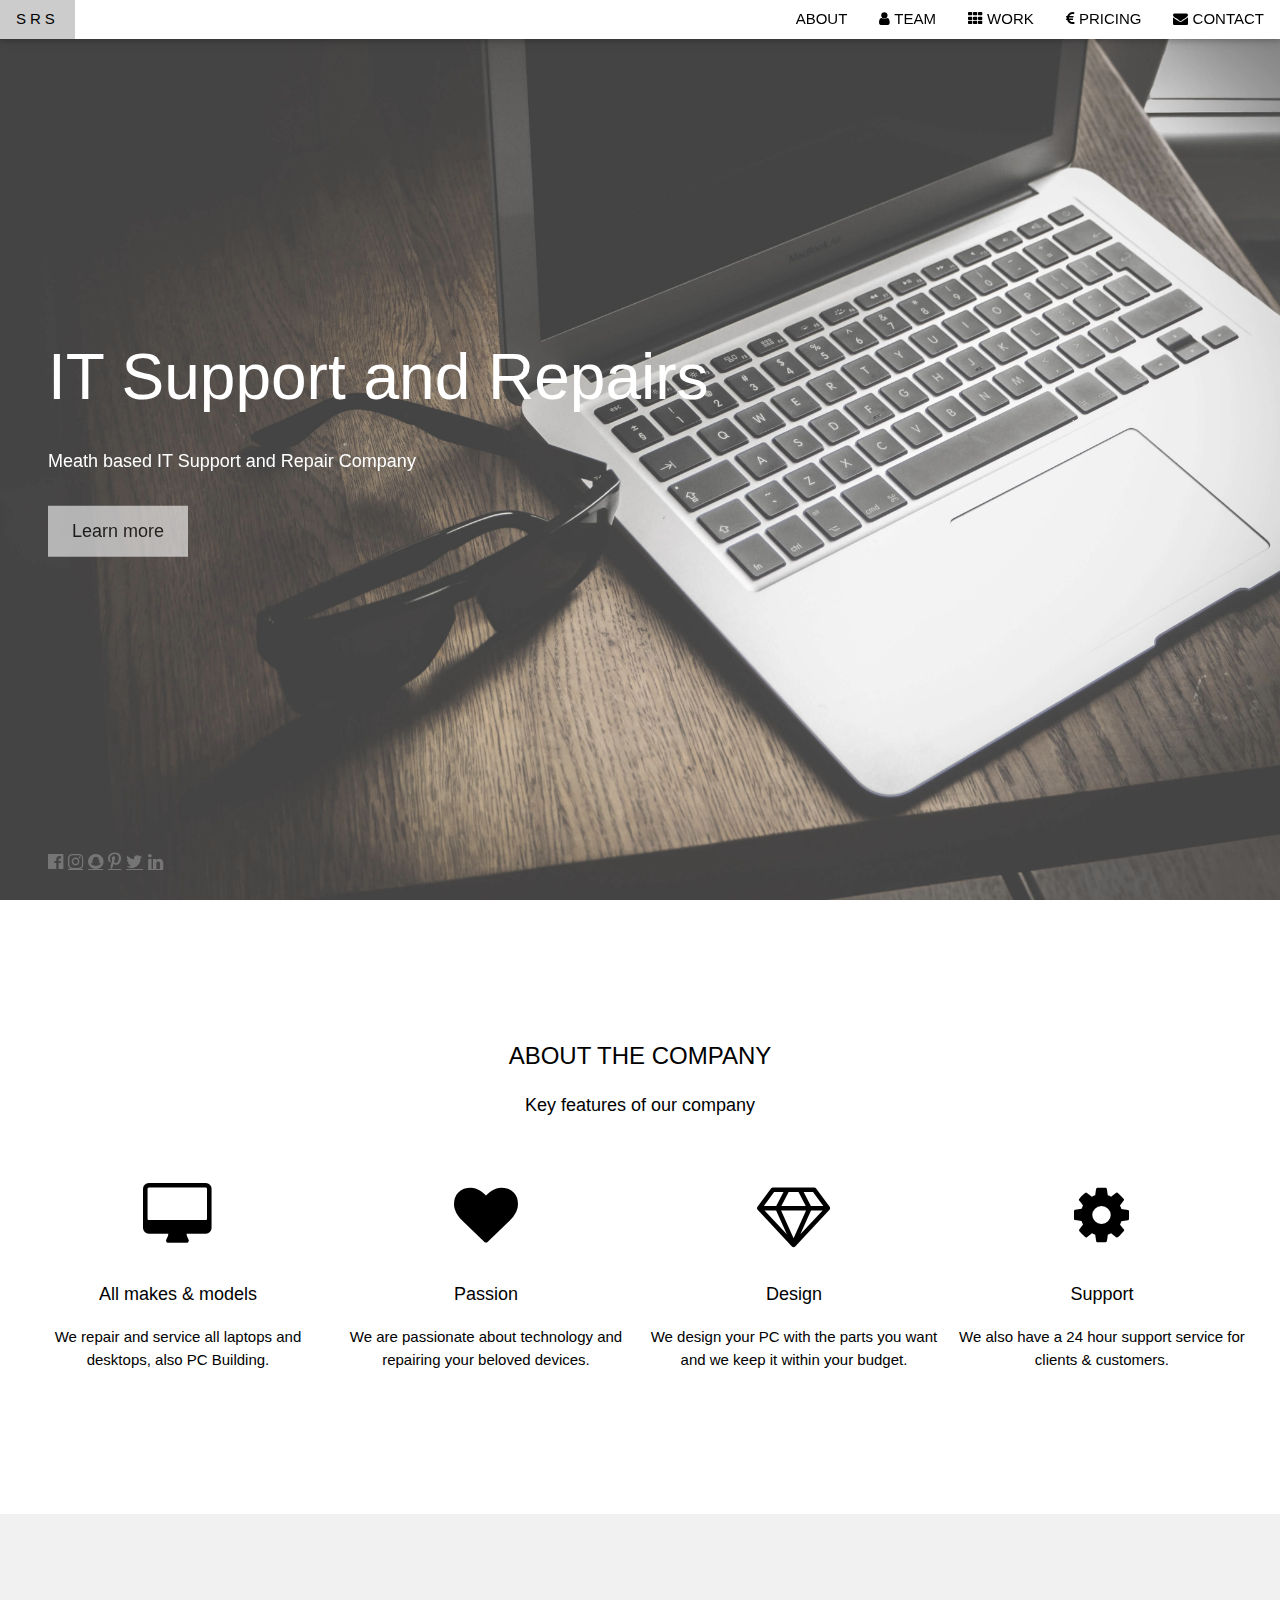
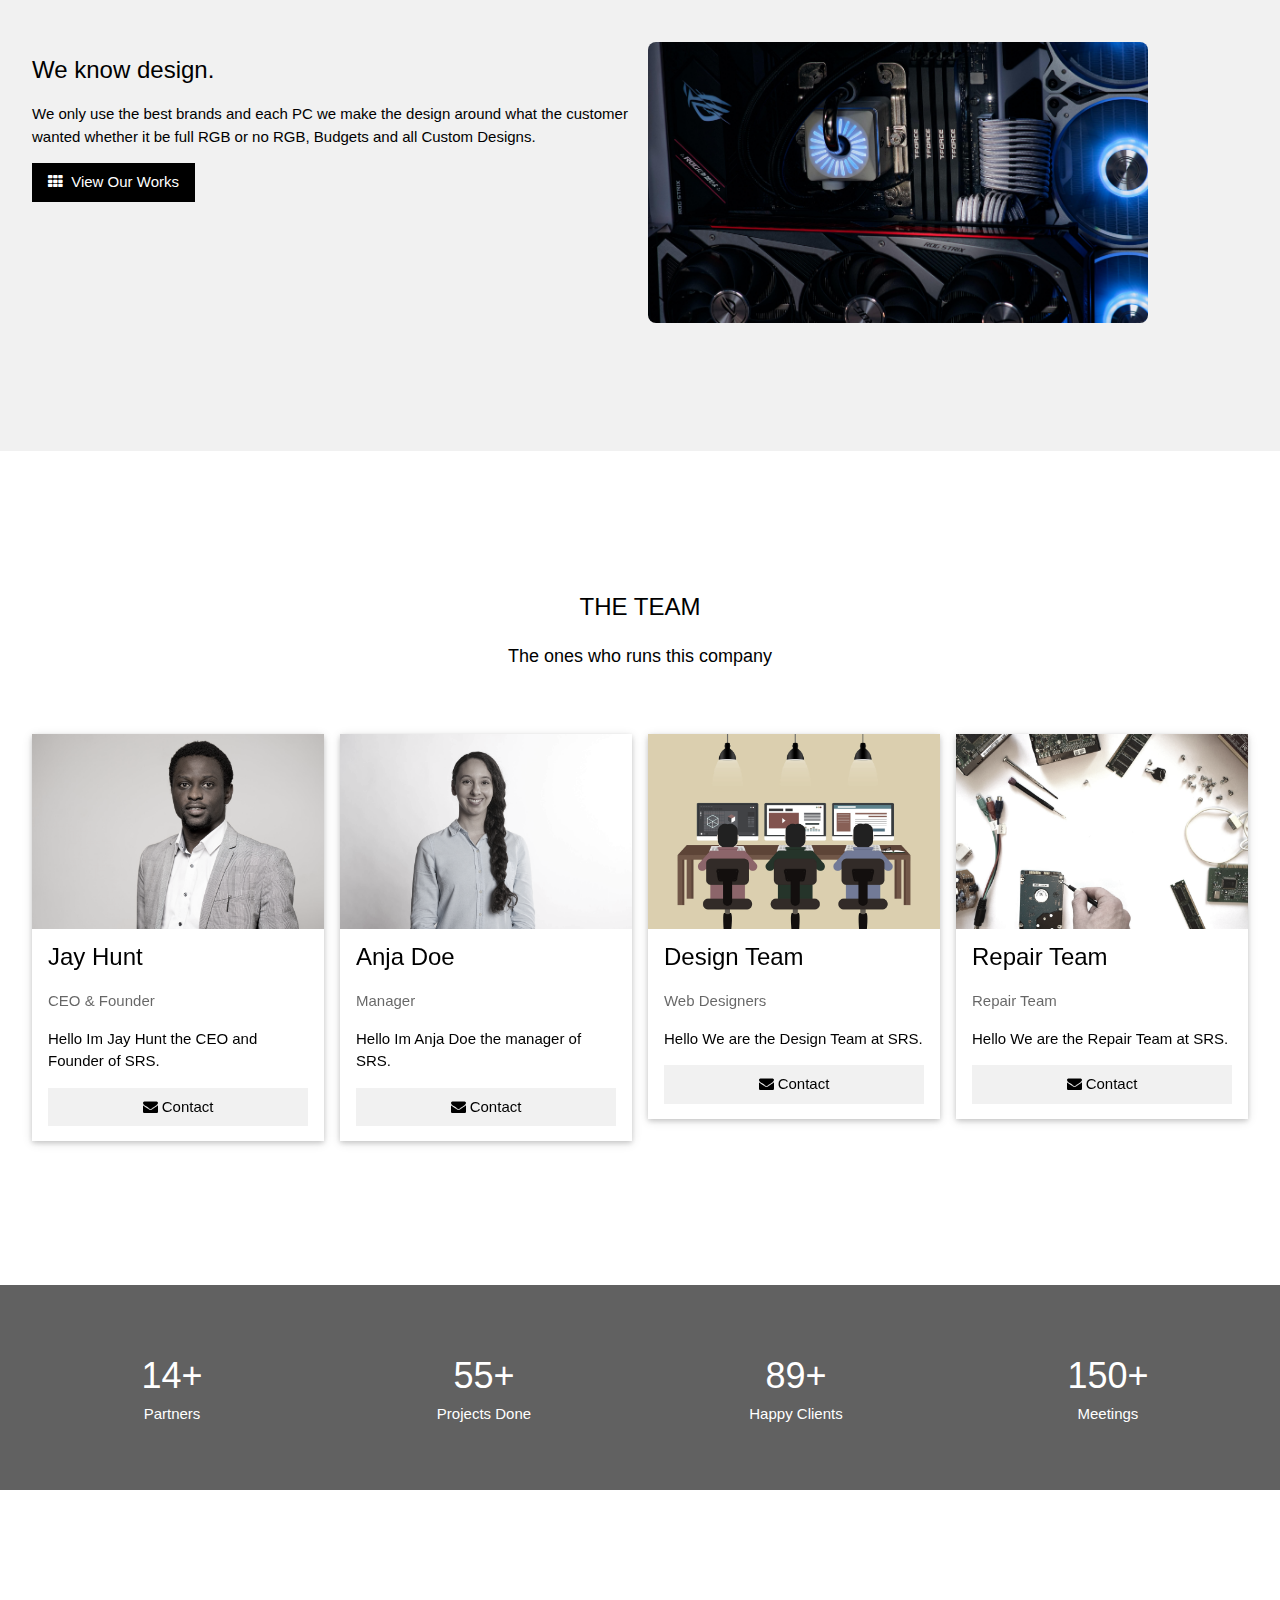
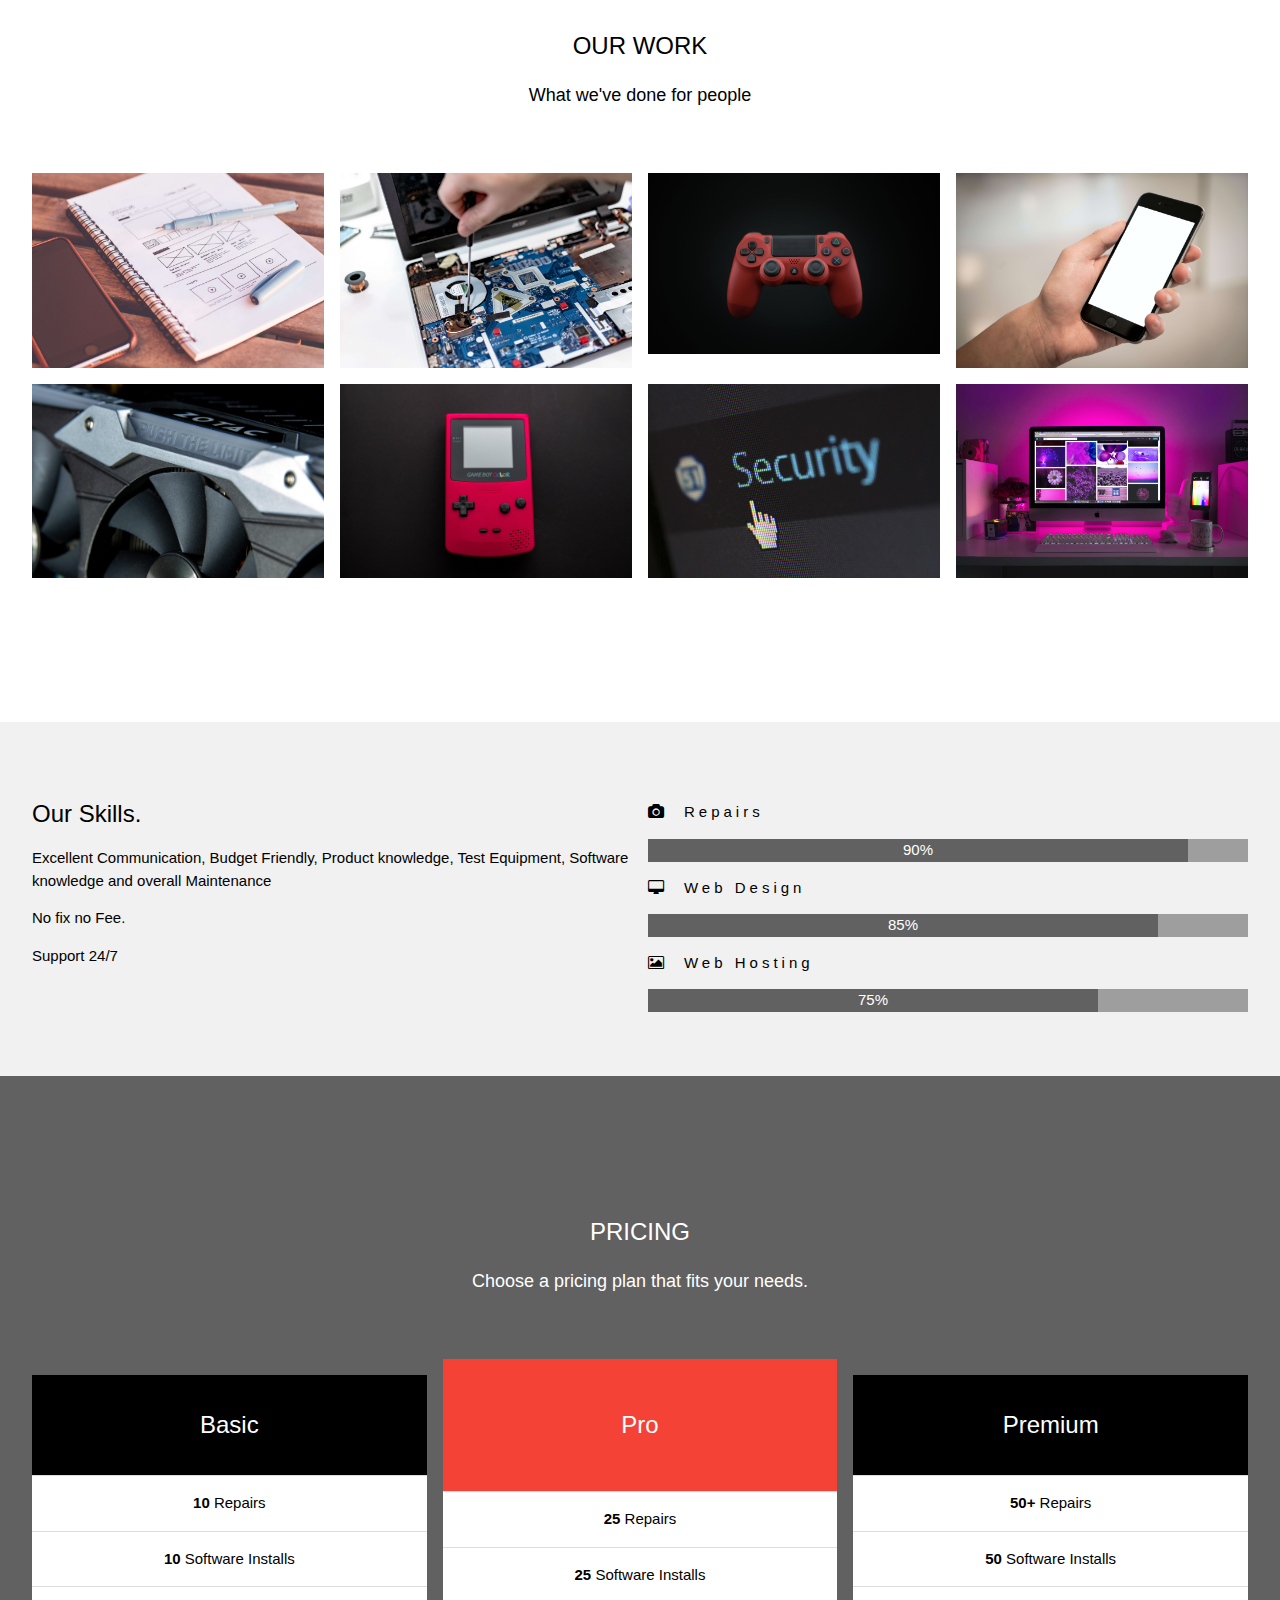
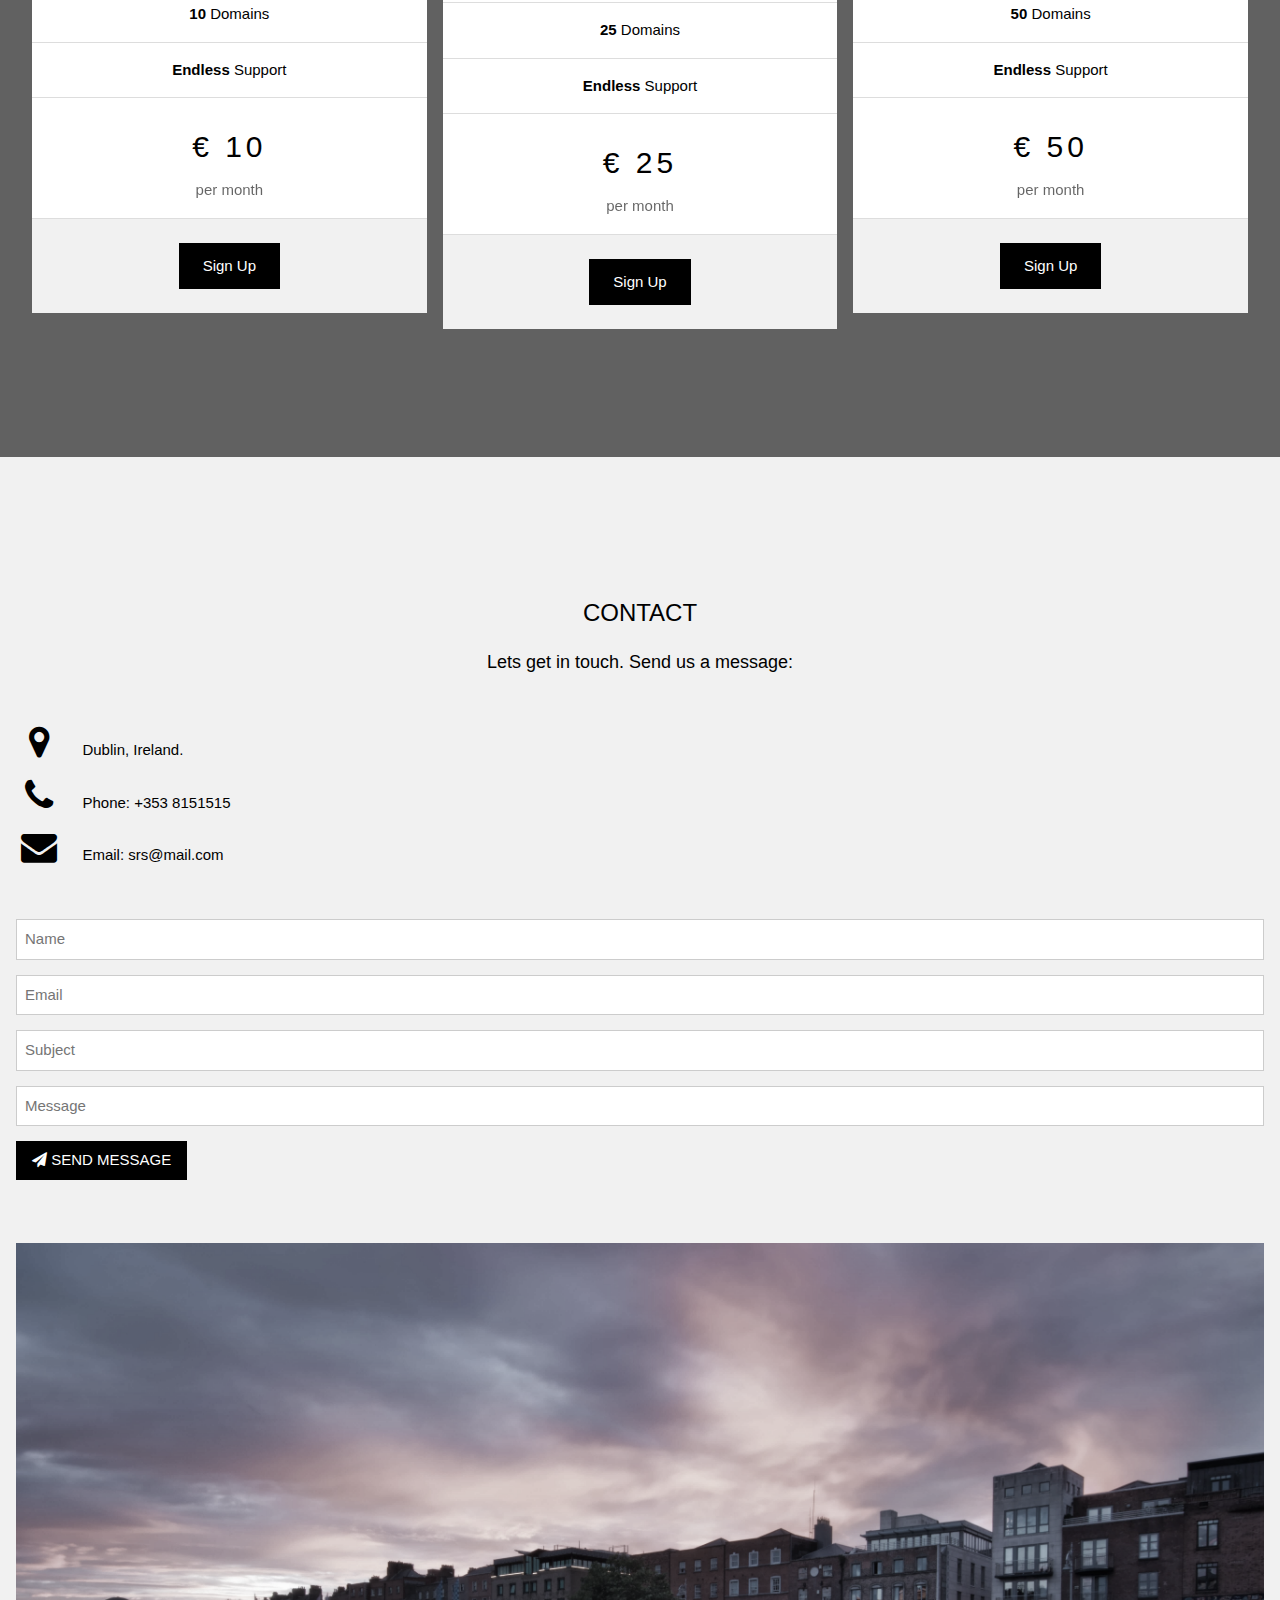
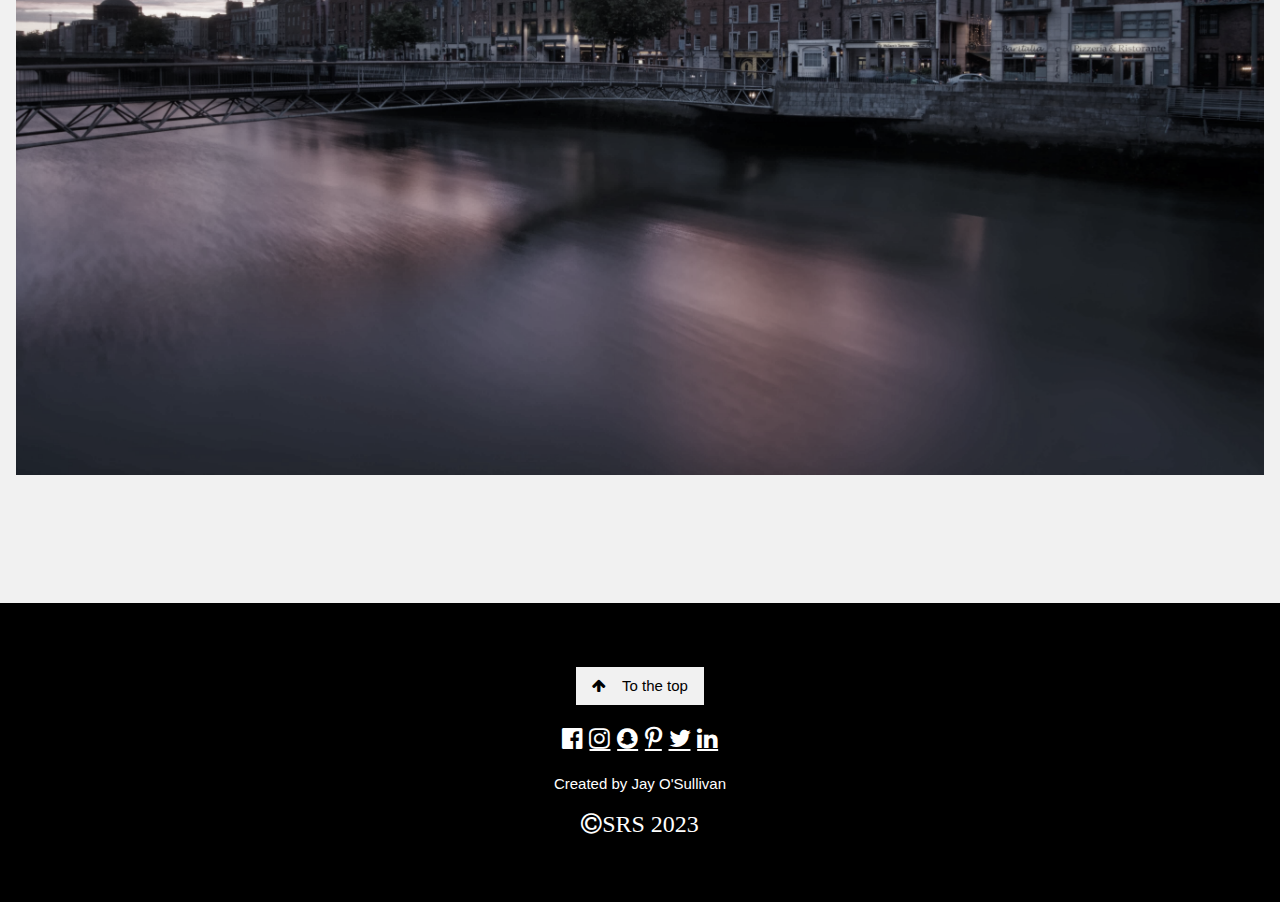
==== index.html @ 4303af4a "fixed error while testing" ====
<!DOCTYPE html>
<html lang="en">

<title>O'Sullivan's Repair Shop</title>
<meta charset="UTF-8">
<meta name="viewport" content="width=device-width, initial-scale=1">
<link rel="stylesheet" href="assets/css/style.css">
<link rel="stylesheet" href="https://www.w3schools.com/w3css/4/w3.css">
<link rel="stylesheet" href="https://fonts.googleapis.com/css?family=Raleway">
<link rel="stylesheet" href="https://cdnjs.cloudflare.com/ajax/libs/font-awesome/4.7.0/css/font-awesome.min.css">

<body>

    <!-- Navbar (sit on top) -->
    <div class="w3-top">
        <div class="w3-bar w3-white w3-card" id="myNavbar">
            <a href="#home" class="w3-bar-item w3-button w3-wide">SRS</a>
            <!-- Right-sided navbar links -->
            <div class="w3-right w3-hide-small">
                <a href="#about" class="w3-bar-item w3-button">ABOUT</a>
                <a href="#team" class="w3-bar-item w3-button"><i class="fa fa-user"></i> TEAM</a>
                <a href="#work" class="w3-bar-item w3-button"><i class="fa fa-th"></i> WORK</a>
                <a href="#pricing" class="w3-bar-item w3-button"><i class="fa fa-euro"></i> PRICING</a>
                <a href="#contact" class="w3-bar-item w3-button"><i class="fa fa-envelope"></i> CONTACT</a>
            </div>
            <!-- Hide right-floated links on small screens and replace them with a menu icon -->

            <a href="javascript:void(0)" class="w3-bar-item w3-button w3-right w3-hide-large w3-hide-medium"
                onclick="w3_open()">
                <i class="fa fa-bars"></i>
            </a>
        </div>
    </div>

    <!-- Sidebar on small screens when clicking the menu icon -->
    <nav class="w3-sidebar w3-bar-block w3-black w3-card w3-animate-left w3-hide-medium w3-hide-large"
        style="display:none" id="mySidebar">
        <a href="javascript:void(0)" onclick="w3_close()" class="w3-bar-item w3-button w3-large w3-padding-16">Close
            ×</a>
        <a href="#about" onclick="w3_close()" class="w3-bar-item w3-button">ABOUT</a>
        <a href="#team" onclick="w3_close()" class="w3-bar-item w3-button">TEAM</a>
        <a href="#work" onclick="w3_close()" class="w3-bar-item w3-button">WORK</a>
        <a href="#pricing" onclick="w3_close()" class="w3-bar-item w3-button">PRICING</a>
        <a href="#contact" onclick="w3_close()" class="w3-bar-item w3-button">CONTACT</a>
    </nav>

    <!-- Header with full-height image -->
    <header class="bgimg-1 w3-display-container w3-grayscale-min" id="home">
        <div class="w3-display-left w3-text-white" style="padding:48px">
            <span class="w3-jumbo w3-hide-small">IT Support and Repairs</span><br>
            <span class="w3-xxlarge w3-hide-large w3-hide-medium">IT Support and Repairs</span><br>
            <span class="w3-large">Meath based IT Support and Repair Company</span>
            <p><a href="#about"
                    class="w3-button w3-white w3-padding-large w3-large w3-margin-top w3-opacity w3-hover-opacity-off">Learn
                    more</a></p>
        </div>
        <div class="w3-display-bottomleft w3-text-grey w3-large" style="padding:24px 48px">
            <a href="https://www.facebook.com/"><i class="fa fa-facebook-official w3-hover-opacity"></i></a>
            <a href="https://www.instagram.com/" class="fa fa-instagram w3-hover-opacity"></a>
            <a href="https://www.snapchat.com/" class="fa fa-snapchat w3-hover-opacity"></a>
            <a href="https://www.pinterest.ie/" class="fa fa-pinterest-p w3-hover-opacity"></a>
            <a href="https://twitter.com/" class="fa fa-twitter w3-hover-opacity"></a>
            <a href="https://www.linkedin.com/" class="fa fa-linkedin w3-hover-opacity"></a>
        </div>
    </header>

    <!-- About Section -->
    <div class="w3-container" style="padding:128px 16px" id="about">
        <h3 class="w3-center">ABOUT THE COMPANY</h3>
        <p class="w3-center w3-large">Key features of our company</p>
        <div class="w3-row-padding w3-center" style="margin-top:64px">
            <div class="w3-quarter">
                <i class="fa fa-desktop w3-margin-bottom w3-jumbo w3-center"></i>
                <p class="w3-large">All makes & models</p>
                <p>We repair and service all laptops and desktops, also PC Building. </p>
            </div>
            <div class="w3-quarter">
                <i class="fa fa-heart w3-margin-bottom w3-jumbo"></i>
                <p class="w3-large">Passion</p>
                <p>We are passionate about technology and repairing your beloved devices.</p>
            </div>
            <div class="w3-quarter">
                <i class="fa fa-diamond w3-margin-bottom w3-jumbo"></i>
                <p class="w3-large">Design</p>
                <p>We design your PC with the parts you want and we keep it within your budget.</p>
            </div>
            <div class="w3-quarter">
                <i class="fa fa-cog w3-margin-bottom w3-jumbo"></i>
                <p class="w3-large">Support</p>
                <p>We also have a 24 hour support service for clients & customers.</p>
            </div>
        </div>
    </div>

    <!-- Promo Section - "We know design" -->
    <div class="w3-container w3-light-grey" style="padding:128px 16px">
        <div class="w3-row-padding">
            <div class="w3-col m6">
                <h3>We know design.</h3>
                <p>We only use the best brands and each PC we make the design around what the customer wanted whether it
                    be full RGB or no RGB, Budgets and all Custom Designs. </p>
                <p><a href="#work" class="w3-button w3-black"><i class="fa fa-th"> </i> View Our Works</a></p>
            </div>
            <div class="w3-col m6">
                <img class="w3-image w3-round-large" src="assets/images/hardware.jpg" alt="Hardware" width="500"
                    height="400">
            </div>
        </div>
    </div>

    <!-- Team Section -->
    <div class="w3-container" style="padding:128px 16px" id="team">
        <h3 class="w3-center">THE TEAM</h3>
        <p class="w3-center w3-large">The ones who runs this company</p>
        <div class="w3-row-padding w3-grayscale" style="margin-top:64px">
            <div class="w3-col l3 m6 w3-margin-bottom">
                <div class="w3-card">
                    <img src="assets/images/ceo.jpg" alt="John" style="width:100%">
                    <div class="w3-container">
                        <h3>Jay Hunt</h3>
                        <p class="w3-opacity">CEO & Founder</p>
                        <p>Hello Im Jay Hunt the CEO and Founder of SRS.</p>
                        <p><button onclick="window.location.href='#contact'" class="w3-button w3-light-grey w3-block"><i
                                    class="fa fa-envelope"></i>
                                Contact </button></p>
                    </div>
                </div>
            </div>
            <div class="w3-col l3 m6 w3-margin-bottom">
                <div class="w3-card">
                    <img src="assets/images/manager.jpg" alt="Jane" style="width:100%">
                    <div class="w3-container">
                        <h3>Anja Doe</h3>
                        <p class="w3-opacity">Manager</p>
                        <p>Hello Im Anja Doe the manager of SRS.</p>
                        <p><button onclick="window.location.href='#contact'" class="w3-button w3-light-grey w3-block"><i
                                    class="fa fa-envelope"></i>
                                Contact </button></p>
                    </div>
                </div>
            </div>
            <div class="w3-col l3 m6 w3-margin-bottom">
                <div class="w3-card">
                    <img src="assets/images/design-team.jpg" alt="design-team" style="width:100%">
                    <div class="w3-container">
                        <h3>Design Team</h3>
                        <p class="w3-opacity">Web Designers</p>
                        <p>Hello We are the Design Team at SRS.</p>
                        <p><button onclick="window.location.href='#contact'" class="w3-button w3-light-grey w3-block"><i
                                    class="fa fa-envelope"></i>
                                Contact </button></p>
                    </div>
                </div>
            </div>
            <div class="w3-col l3 m6 w3-margin-bottom">
                <div class="w3-card">
                    <img src="assets/images/hardware-repair.jpg" alt="Repair" style="width:100%">
                    <div class="w3-container">
                        <h3>Repair Team</h3>
                        <p class="w3-opacity">Repair Team</p>
                        <p>Hello We are the Repair Team at SRS.</p>
                        <p><button onclick="window.location.href='#contact'" class="w3-button w3-light-grey w3-block"><i
                                    class="fa fa-envelope"></i>
                                Contact </button></p>
                    </div>
                </div>
            </div>
        </div>
    </div>

    <!-- Promo Section "Statistics" -->
    <div class="w3-container w3-row w3-center w3-dark-grey w3-padding-64">
        <div class="w3-quarter">
            <span class="w3-xxlarge">14+</span>
            <br>Partners
        </div>
        <div class="w3-quarter">
            <span class="w3-xxlarge">55+</span>
            <br>Projects Done
        </div>
        <div class="w3-quarter">
            <span class="w3-xxlarge">89+</span>
            <br>Happy Clients
        </div>
        <div class="w3-quarter">
            <span class="w3-xxlarge">150+</span>
            <br>Meetings
        </div>
    </div>

    <!-- Work Section -->
    <div class="w3-container" style="padding:128px 16px" id="work">
        <h3 class="w3-center">OUR WORK</h3>
        <p class="w3-center w3-large">What we've done for people</p>

        <div class="w3-row-padding" style="margin-top:64px">
            <div class="w3-col l3 m6">
                <img src="assets/images/web-design.jpg" style="width:100%" onclick="onClick(this)"
                    class="w3-hover-opacity" alt="Website Design">
            </div>
            <div class="w3-col l3 m6">
                <img src="assets/images/laptop-repair.jpg" style="width:100%" onclick="onClick(this)"
                    class="w3-hover-opacity" alt="Laptop Repair">
            </div>
            <div class="w3-col l3 m6">
                <img src="assets/images/ps4-controller.jpg" style="width:100%" onclick="onClick(this)"
                    class="w3-hover-opacity" alt="PS4 Controller">
            </div>
            <div class="w3-col l3 m6">
                <img src="assets/images/phone.jpg" style="width:100%" onclick="onClick(this)" class="w3-hover-opacity"
                    alt="Phone Repair">
            </div>
        </div>

        <div class="w3-row-padding w3-section">
            <div class="w3-col l3 m6">
                <img src="assets/images/graphics-card.jpg" style="width:100%" onclick="onClick(this)"
                    class="w3-hover-opacity" alt="PC Build">
            </div>
            <div class="w3-col l3 m6">
                <img src="assets/images/gameboy.jpg" style="width:100%" onclick="onClick(this)" class="w3-hover-opacity"
                    alt="A camera">
            </div>
            <div class="w3-col l3 m6">
                <img src="assets/images/antivirus.jpg" style="width:100%" onclick="onClick(this)"
                    class="w3-hover-opacity" alt="Antivirus">
            </div>
            <div class="w3-col l3 m6">
                <img src="assets/images/gaming-setup.jpg" style="width:100%" onclick="onClick(this)"
                    class="w3-hover-opacity" alt="Gaming setup">
            </div>
        </div>
    </div>


    <!-- Skills Section -->
    <div class="w3-container w3-light-grey w3-padding-64">
        <div class="w3-row-padding">
            <div class="w3-col m6">
                <h3>Our Skills.</h3>
                <p>Excellent Communication, Budget Friendly, Product knowledge, Test Equipment, Software knowledge and
                    overall Maintenance</p>
                <p>No fix no Fee.</p>
                <p>Support 24/7 </p>
            </div>
            <div class="w3-col m6">
                <p class="w3-wide"><i class="fa fa-camera w3-margin-right"></i>Repairs</p>
                <div class="w3-grey">
                    <div class="w3-container w3-dark-grey w3-center" style="width:90%">90%</div>
                </div>
                <p class="w3-wide"><i class="fa fa-desktop w3-margin-right"></i>Web Design</p>
                <div class="w3-grey">
                    <div class="w3-container w3-dark-grey w3-center" style="width:85%">85%</div>
                </div>
                <p class="w3-wide"><i class="fa fa-photo w3-margin-right"></i>Web Hosting</p>
                <div class="w3-grey">
                    <div class="w3-container w3-dark-grey w3-center" style="width:75%">75%</div>
                </div>
            </div>
        </div>
    </div>

    <!-- Pricing Section -->
    <div class="w3-container w3-center w3-dark-grey" style="padding:128px 16px" id="pricing">
        <h3>PRICING</h3>
        <p class="w3-large">Choose a pricing plan that fits your needs.</p>
        <div class="w3-row-padding" style="margin-top:64px">
            <div class="w3-third w3-section">
                <ul class="w3-ul w3-white w3-hover-shadow">
                    <li class="w3-black w3-xlarge w3-padding-32">Basic</li>
                    <li class="w3-padding-16"><b>10</b> Repairs</li>
                    <li class="w3-padding-16"><b>10</b> Software Installs</li>
                    <li class="w3-padding-16"><b>10</b> Domains</li>
                    <li class="w3-padding-16"><b>Endless</b> Support</li>
                    <li class="w3-padding-16">
                        <h2 class="w3-wide">€ 10</h2>
                        <span class="w3-opacity">per month</span>
                    </li>
                    <li class="w3-light-grey w3-padding-24">
                        <button class="w3-button w3-black w3-padding-large">Sign Up</button>
                    </li>
                </ul>
            </div>
            <div class="w3-third">
                <ul class="w3-ul w3-white w3-hover-shadow">
                    <li class="w3-red w3-xlarge w3-padding-48">Pro</li>
                    <li class="w3-padding-16"><b>25</b> Repairs</li>
                    <li class="w3-padding-16"><b>25</b> Software Installs</li>
                    <li class="w3-padding-16"><b>25</b> Domains</li>
                    <li class="w3-padding-16"><b>Endless</b> Support</li>
                    <li class="w3-padding-16">
                        <h2 class="w3-wide">€ 25</h2>
                        <span class="w3-opacity">per month</span>
                    </li>
                    <li class="w3-light-grey w3-padding-24">
                        <button class="w3-button w3-black w3-padding-large">Sign Up</button>
                    </li>
                </ul>
            </div>
            <div class="w3-third w3-section">
                <ul class="w3-ul w3-white w3-hover-shadow">
                    <li class="w3-black w3-xlarge w3-padding-32">Premium</li>
                    <li class="w3-padding-16"><b>50+</b> Repairs</li>
                    <li class="w3-padding-16"><b>50</b> Software Installs</li>
                    <li class="w3-padding-16"><b>50</b> Domains</li>
                    <li class="w3-padding-16"><b>Endless</b> Support</li>
                    <li class="w3-padding-16">
                        <h2 class="w3-wide">€ 50</h2>
                        <span class="w3-opacity">per month</span>
                    </li>
                    <li class="w3-light-grey w3-padding-24">
                        <button class="w3-button w3-black w3-padding-large">Sign Up</button>
                    </li>
                </ul>
            </div>
        </div>
    </div>

    <!-- Contact Section -->
    <div class="w3-container w3-light-grey" style="padding:128px 16px" id="contact">
        <h3 class="w3-center">CONTACT</h3>
        <p class="w3-center w3-large">Lets get in touch. Send us a message:</p>
        <div style="margin-top:48px">
            <p><i class="fa fa-map-marker fa-fw w3-xxlarge w3-margin-right"></i> Dublin, Ireland.</p>
            <p><i class="fa fa-phone fa-fw w3-xxlarge w3-margin-right"></i> Phone: +353 8151515</p>
            <p><i class="fa fa-envelope fa-fw w3-xxlarge w3-margin-right"> </i> Email: srs@mail.com</p>
            <br>
            <form action="/action_page.php" target="_blank">
                <p><input class="w3-input w3-border" type="text" placeholder="Name" required name="Name"></p>
                <p><input class="w3-input w3-border" type="text" placeholder="Email" required name="Email"></p>
                <p><input class="w3-input w3-border" type="text" placeholder="Subject" required name="Subject"></p>
                <p><input class="w3-input w3-border" type="text" placeholder="Message" required name="Message"></p>
                <p>
                    <button class="w3-button w3-black" type="submit">
                        <i class="fa fa-paper-plane"></i> SEND MESSAGE
                    </button>
                </p>
            </form>
            <!-- Image of location/map -->
            <img src="assets/images/dublin.jpg" class="w3-image w3-greyscale" style="width:100%;margin-top:48px"
                alt="Dublin">
        </div>
    </div>

    <!-- Footer -->
    <footer class="w3-center w3-black w3-padding-64">
        <a href="#home" class="w3-button w3-light-grey"><i class="fa fa-arrow-up w3-margin-right"></i>To the top</a>
        <div class="w3-xlarge w3-section">
            <a href="https://www.facebook.com/"><i class="fa fa-facebook-official w3-hover-opacity"></i></a>
            <a href="https://www.instagram.com/" class="fa fa-instagram w3-hover-opacity"></a>
            <a href="https://www.snapchat.com/" class="fa fa-snapchat w3-hover-opacity"></a>
            <a href="https://www.pinterest.ie/" class="fa fa-pinterest-p w3-hover-opacity"></a>
            <a href="https://twitter.com/" class="fa fa-twitter w3-hover-opacity"></a>
            <a href="https://www.linkedin.com/" class="fa fa-linkedin w3-hover-opacity"></a>
        </div>
        <p>Created by Jay O'Sullivan</p>
        <i class="fa fa-copyright" style="font-size:24px">SRS 2023</i>
    </footer>

    <script src="assets/js/script.js">
    </script>

</body>

</html>
---- assets/css/style.css ----
body,
 h1,
 h2,
 h3,
 h4,
 h5,
 h6 {
     font-family: "Raleway", sans-serif
 }

 body,
 html {
     height: 100%;
     line-height: 1.8;
 }

 /* Full height image header */
 .bgimg-1 {
     background-position: center;
     background-size: cover;
     background-image: url("../images/background-image.jpg");
     min-height: 100%;
 }

 .w3-bar .w3-button {
     padding: 16px;
 }
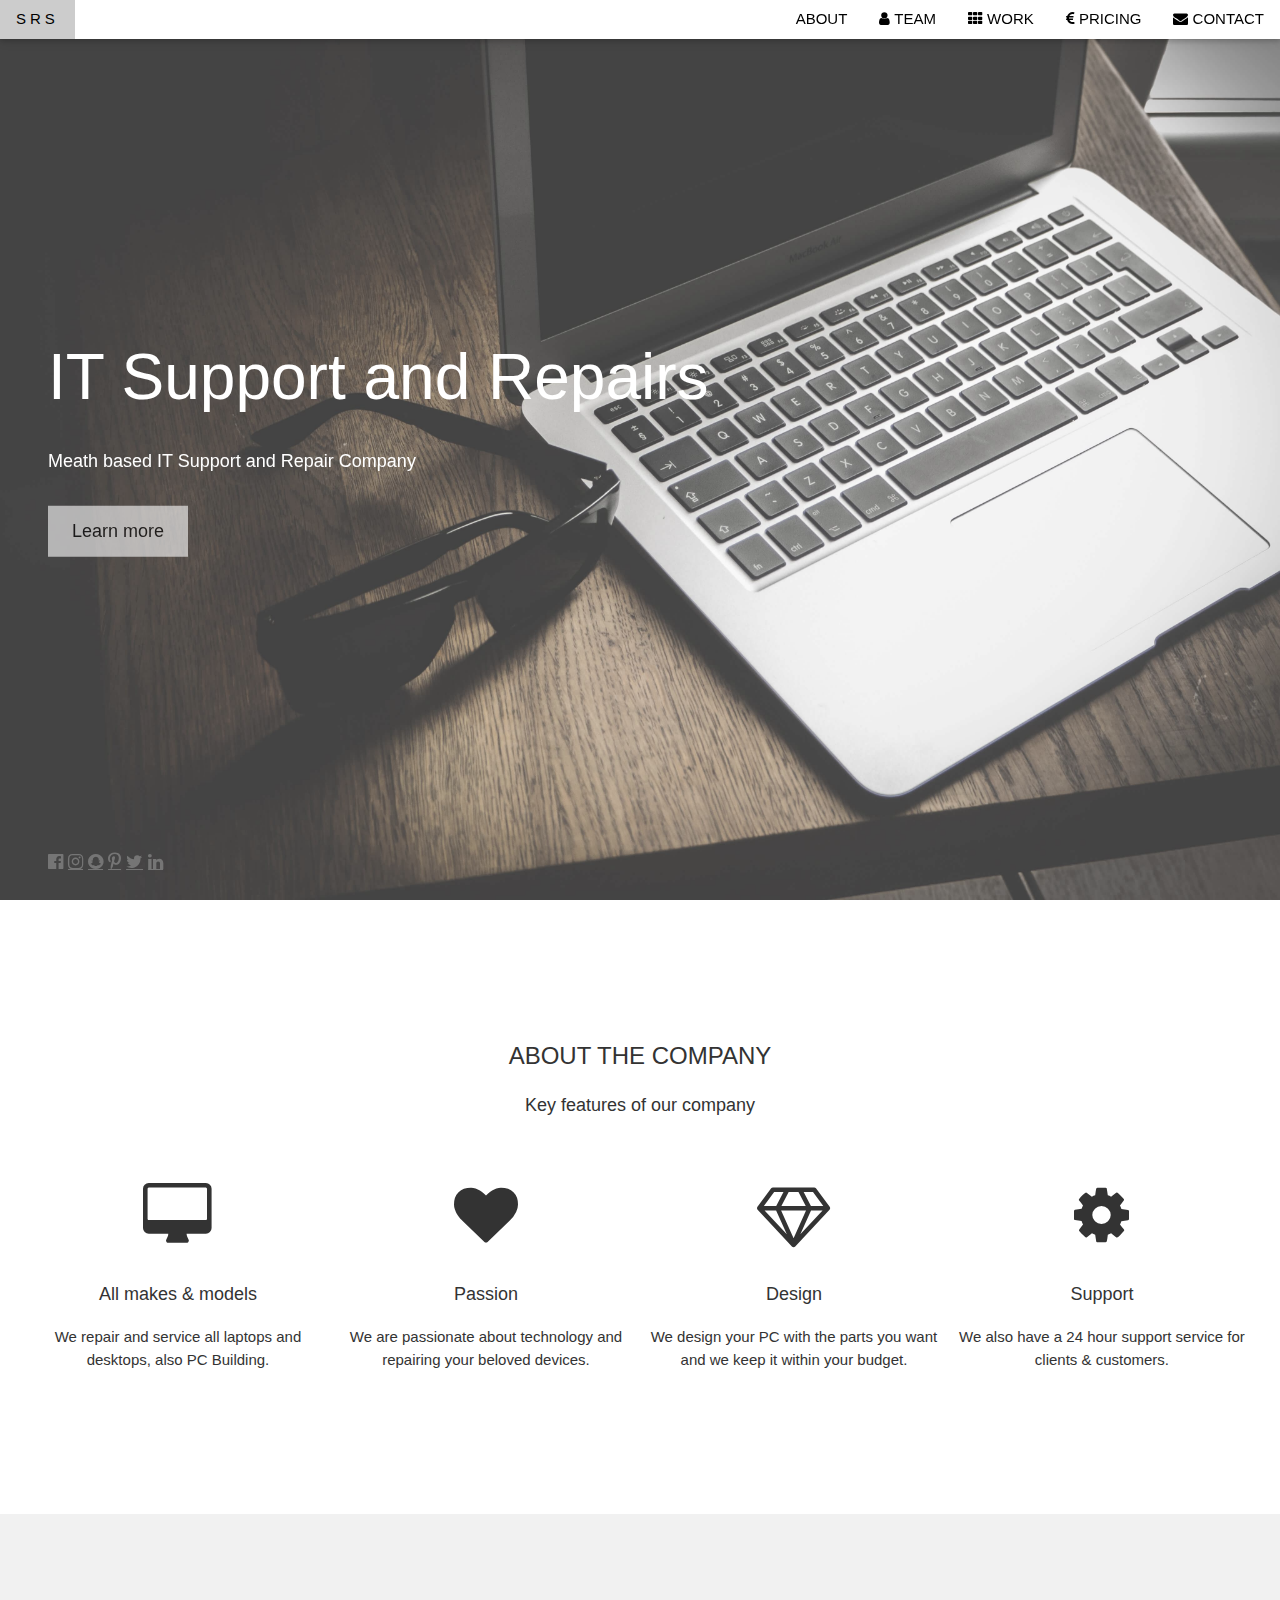
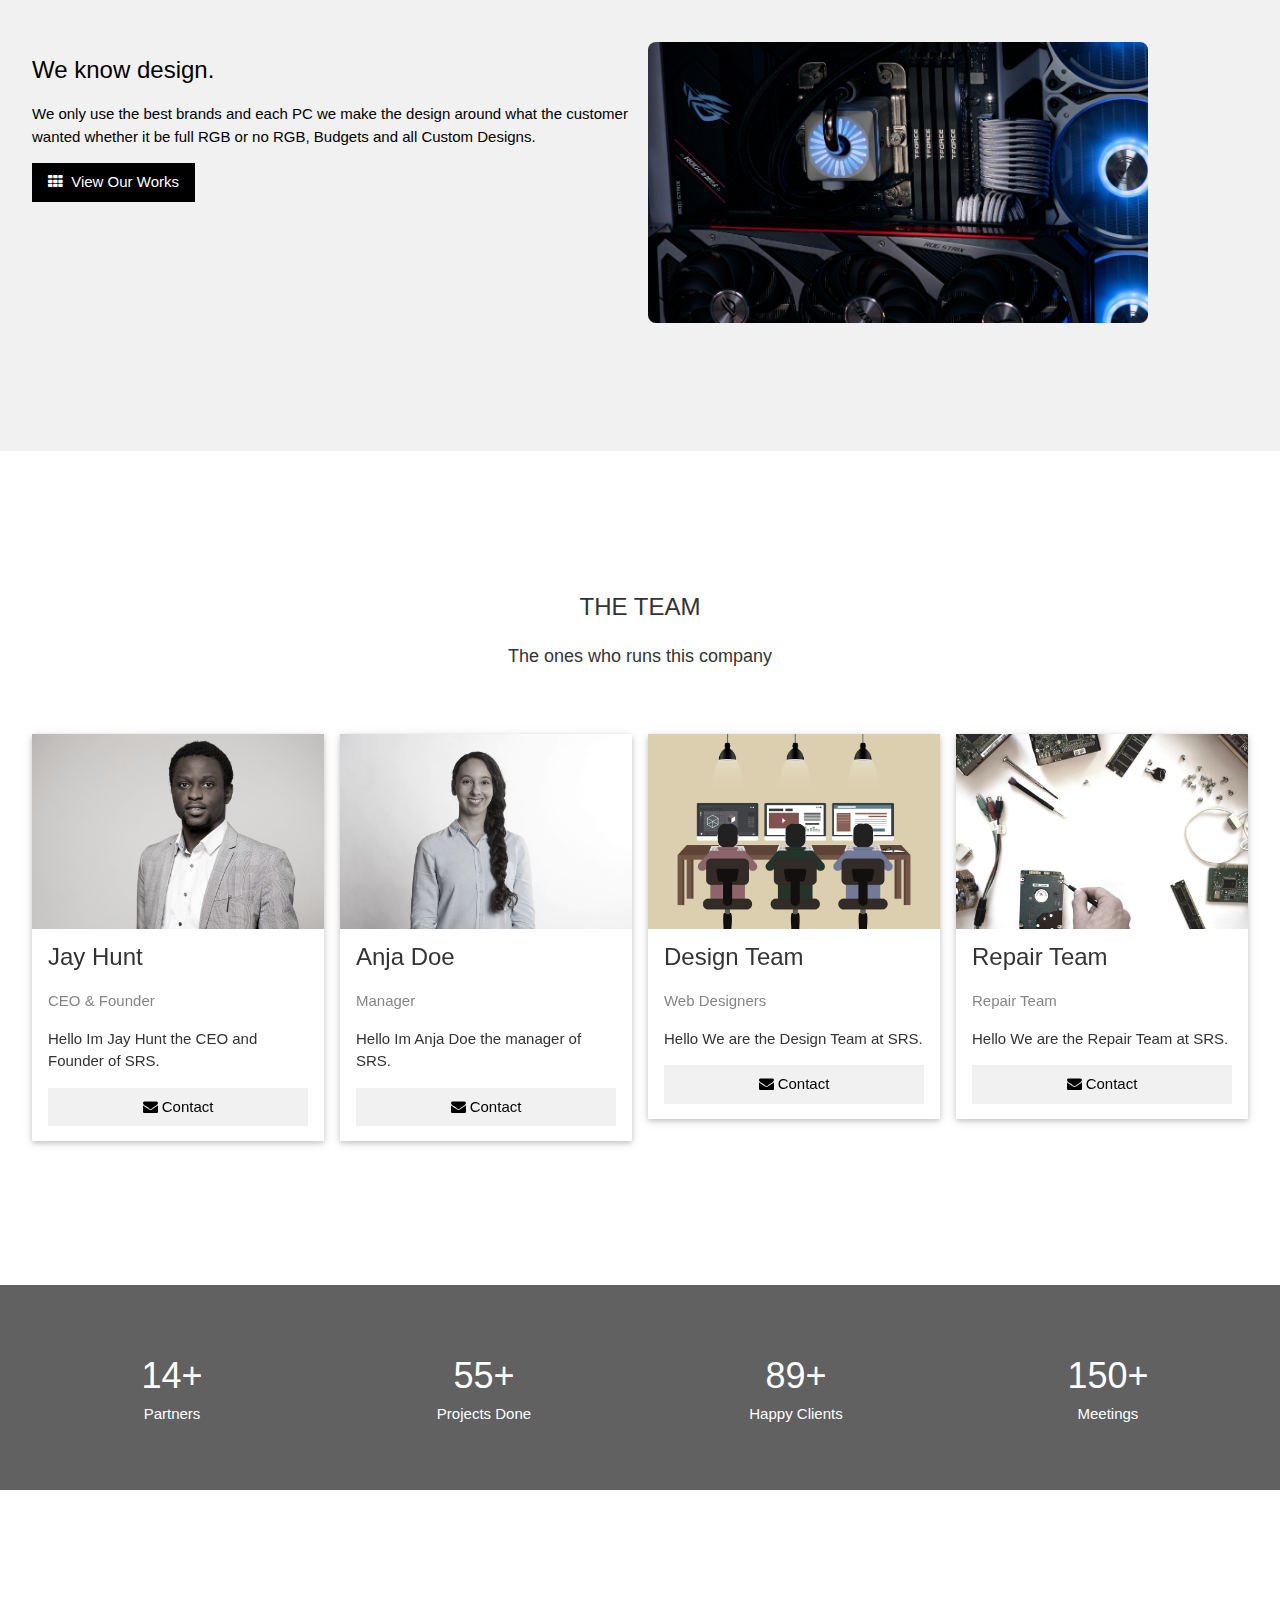
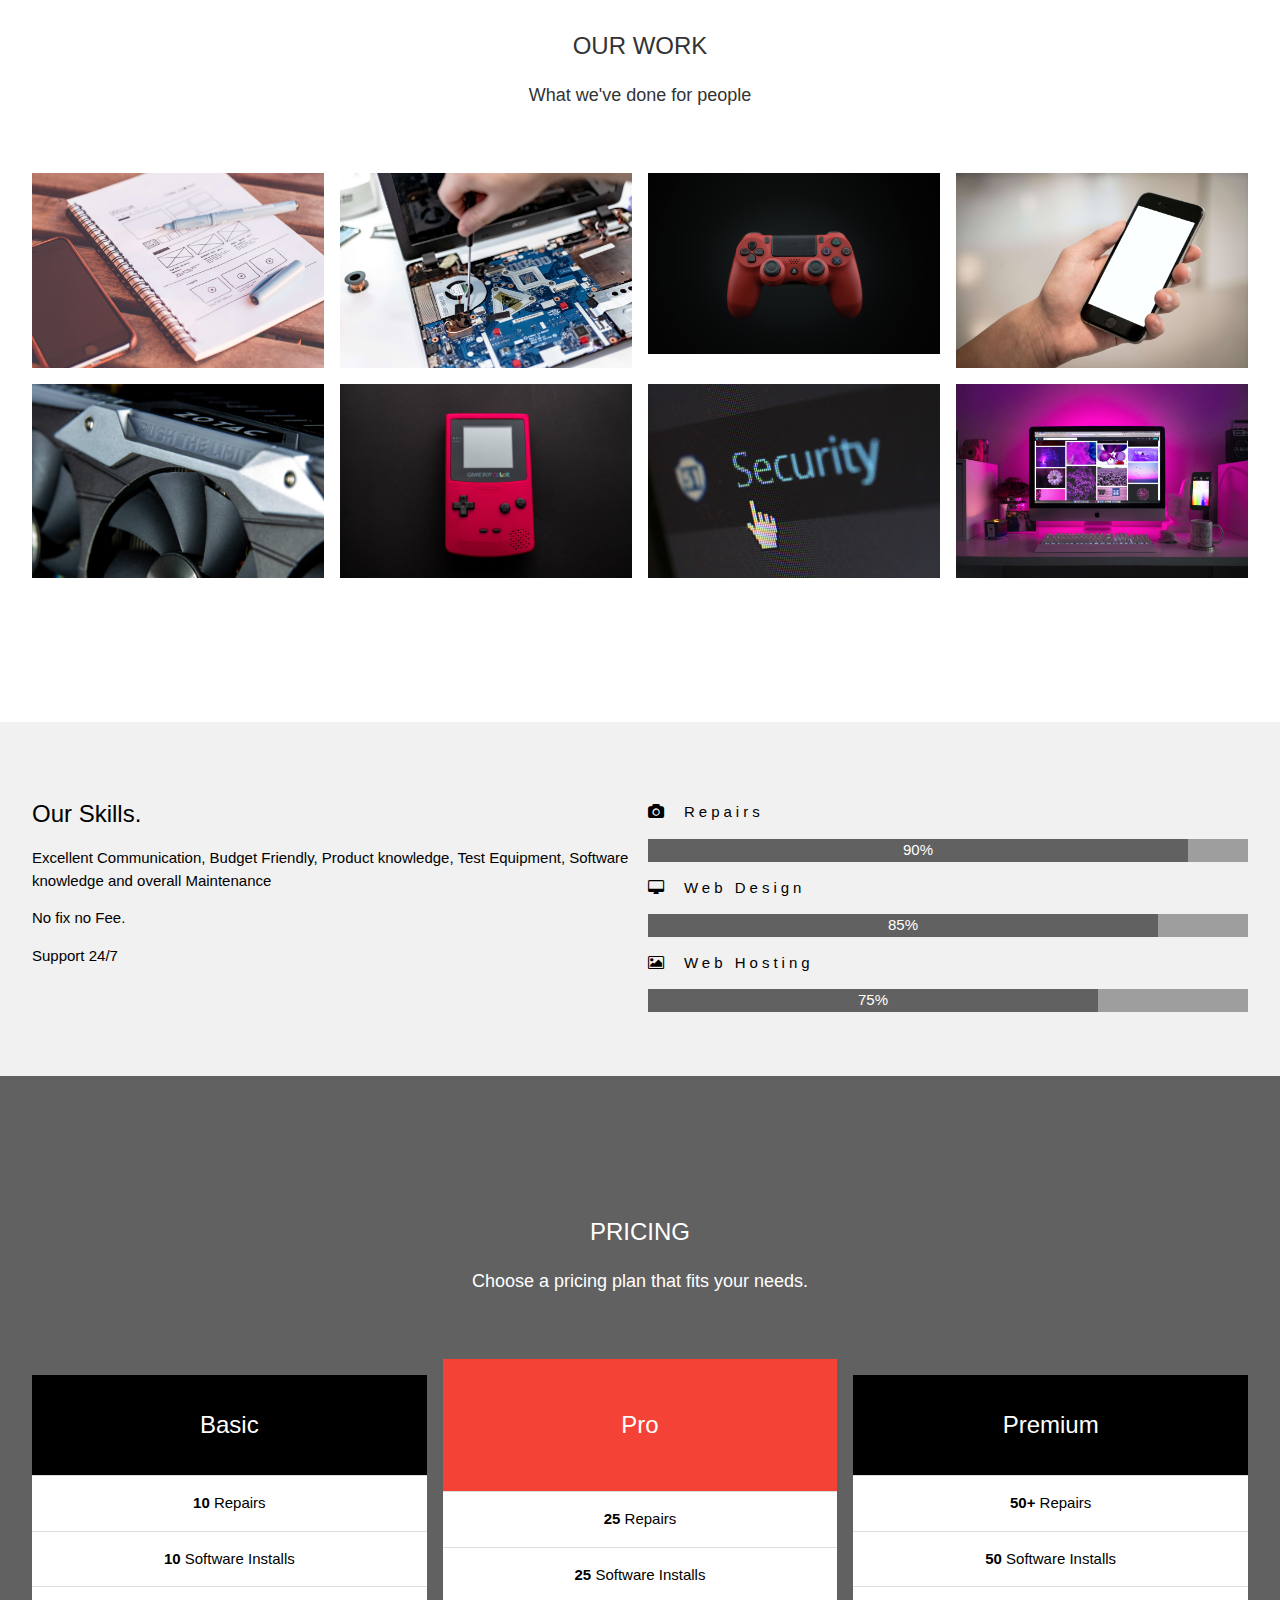
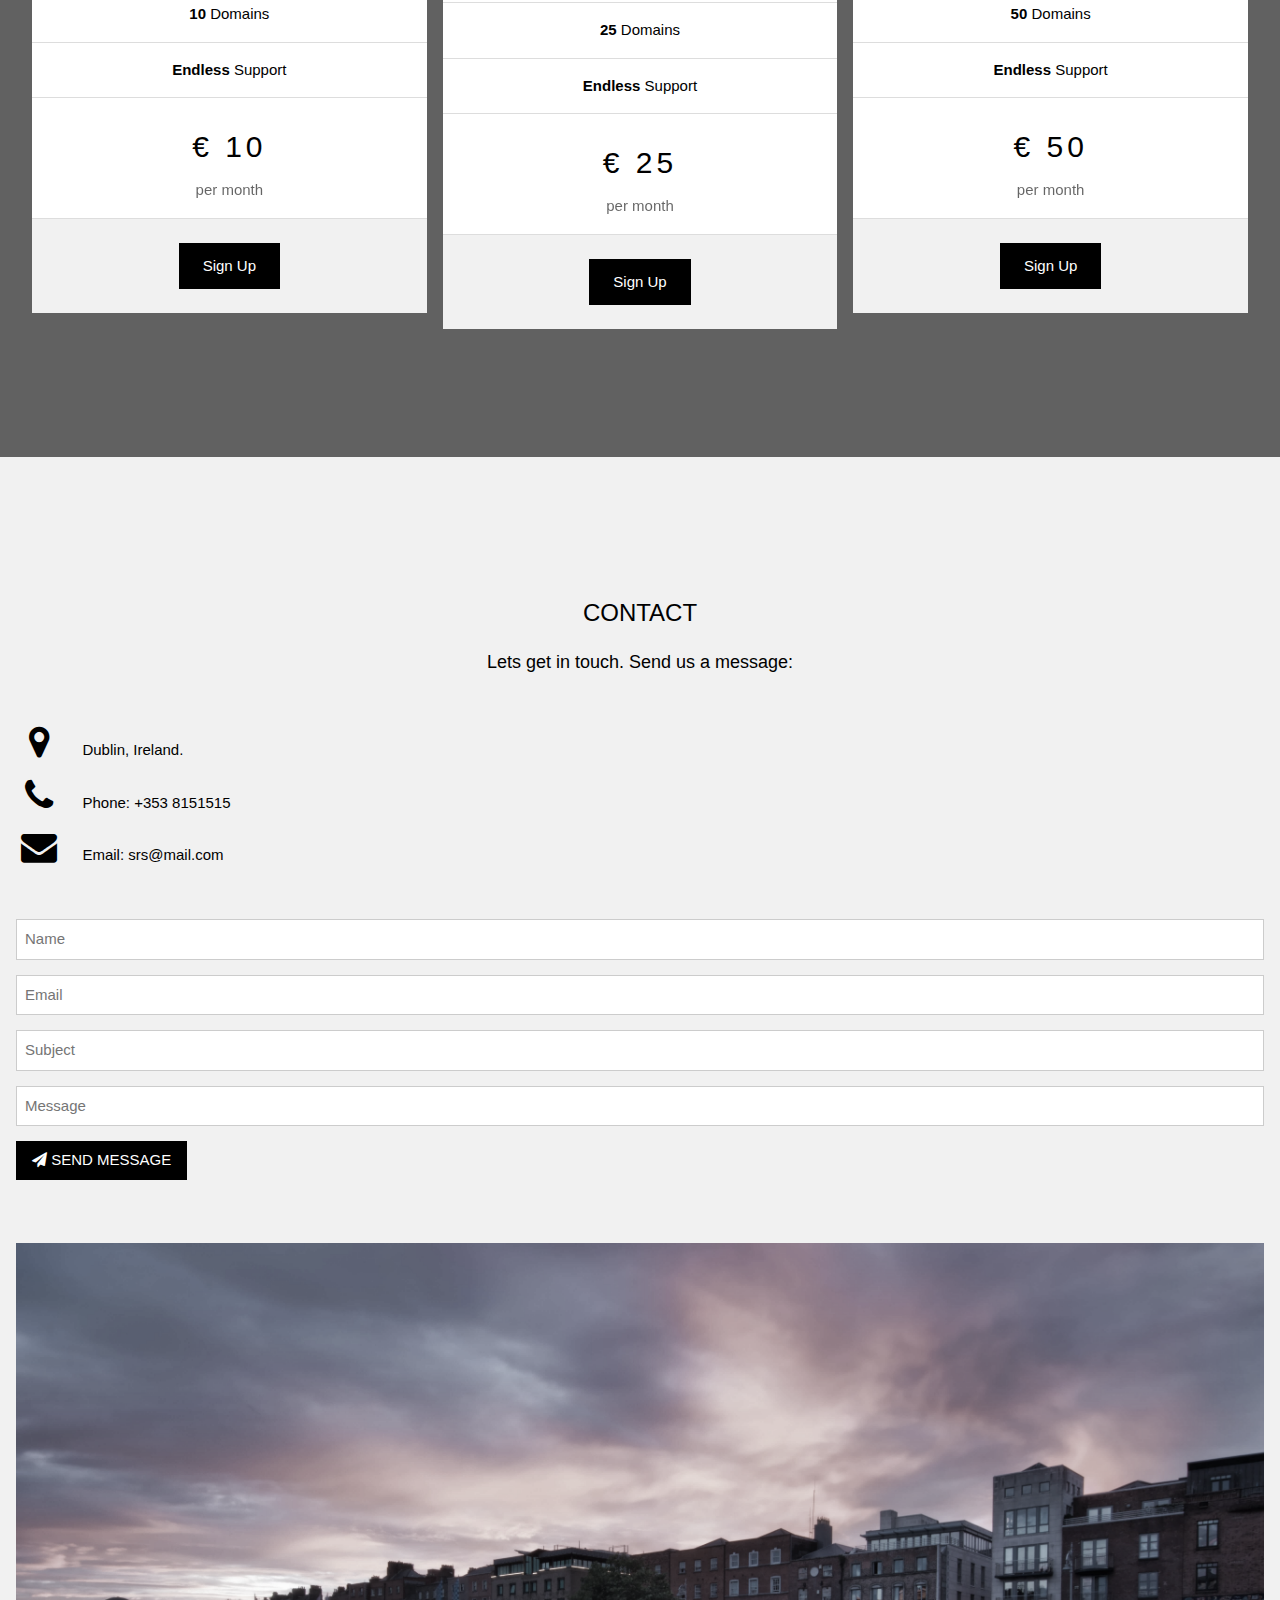
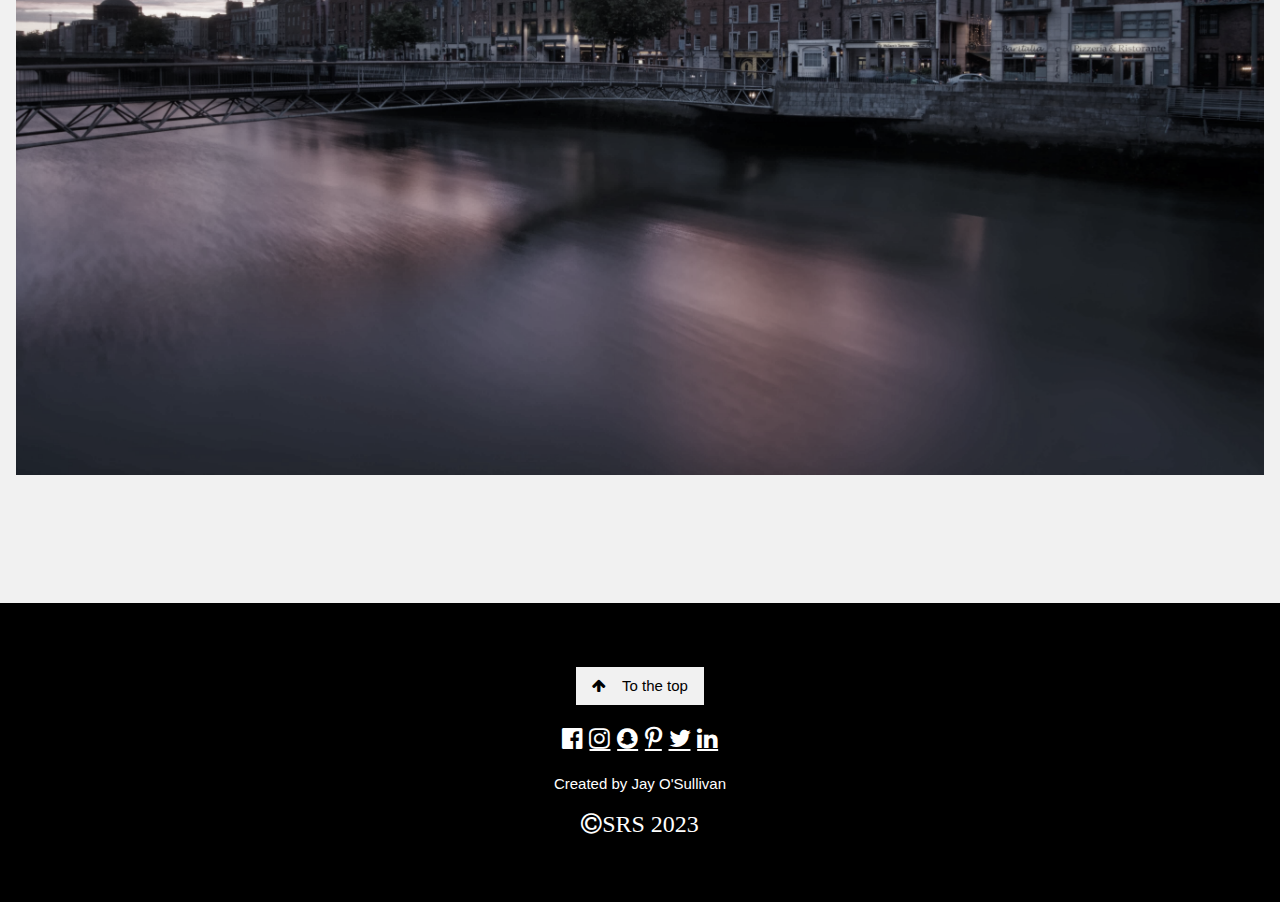
==== commit 2c8d2325: "Add aria labels, validate form, media queries" ====
--- a/index.html
+++ b/index.html
@@ -1,7 +1,7 @@
 <!DOCTYPE html>
 <html lang="en">
 
-<title>O'Sullivan's Repair Shop</title>
+<title>O'Sullivan's Repair Shop - Home</title>
 <meta charset="UTF-8">
 <meta name="viewport" content="width=device-width, initial-scale=1">
 <link rel="stylesheet" href="assets/css/style.css">
@@ -55,12 +55,13 @@
                     more</a></p>
         </div>
         <div class="w3-display-bottomleft w3-text-grey w3-large" style="padding:24px 48px">
-            <a href="https://www.facebook.com/"><i class="fa fa-facebook-official w3-hover-opacity"></i></a>
-            <a href="https://www.instagram.com/" class="fa fa-instagram w3-hover-opacity"></a>
-            <a href="https://www.snapchat.com/" class="fa fa-snapchat w3-hover-opacity"></a>
-            <a href="https://www.pinterest.ie/" class="fa fa-pinterest-p w3-hover-opacity"></a>
-            <a href="https://twitter.com/" class="fa fa-twitter w3-hover-opacity"></a>
-            <a href="https://www.linkedin.com/" class="fa fa-linkedin w3-hover-opacity"></a>
+            <a href="https://www.facebook.com/" target="_blank"><i
+                    class="fa fa-facebook-official w3-hover-opacity"></i></a>
+            <a href="https://www.instagram.com/" target="_blank" class="fa fa-instagram w3-hover-opacity"></a>
+            <a href="https://www.snapchat.com/" target="_blank" class="fa fa-snapchat w3-hover-opacity"></a>
+            <a href="https://www.pinterest.ie/" target="_blank" class="fa fa-pinterest-p w3-hover-opacity"></a>
+            <a href="https://twitter.com/" target="_blank" class="fa fa-twitter w3-hover-opacity"></a>
+            <a href="https://www.linkedin.com/" target="_blank" class="fa fa-linkedin w3-hover-opacity"></a>
         </div>
     </header>
 
@@ -92,7 +93,7 @@
         </div>
     </div>
 
-    <!-- Promo Section - "We know design" -->
+    <!-- Promo Section -->
     <div class="w3-container w3-light-grey" style="padding:128px 16px">
         <div class="w3-row-padding">
             <div class="w3-col m6">
@@ -102,8 +103,8 @@
                 <p><a href="#work" class="w3-button w3-black"><i class="fa fa-th"> </i> View Our Works</a></p>
             </div>
             <div class="w3-col m6">
-                <img class="w3-image w3-round-large" src="assets/images/hardware.jpg" alt="Hardware" width="500"
-                    height="400">
+                <img class="w3-image w3-round-large" src="assets/images/hardware.jpg" alt="Image of hardware"
+                    width="500" height="400">
             </div>
         </div>
     </div>
@@ -115,7 +116,7 @@
         <div class="w3-row-padding w3-grayscale" style="margin-top:64px">
             <div class="w3-col l3 m6 w3-margin-bottom">
                 <div class="w3-card">
-                    <img src="assets/images/ceo.jpg" alt="John" style="width:100%">
+                    <img src="assets/images/ceo.jpg" alt="John the CEO/Founder of the company" style="width:100%">
                     <div class="w3-container">
                         <h3>Jay Hunt</h3>
                         <p class="w3-opacity">CEO & Founder</p>
@@ -128,7 +129,7 @@
             </div>
             <div class="w3-col l3 m6 w3-margin-bottom">
                 <div class="w3-card">
-                    <img src="assets/images/manager.jpg" alt="Jane" style="width:100%">
+                    <img src="assets/images/manager.jpg" alt="Jane the manager of the store" style="width:100%">
                     <div class="w3-container">
                         <h3>Anja Doe</h3>
                         <p class="w3-opacity">Manager</p>
@@ -141,7 +142,7 @@
             </div>
             <div class="w3-col l3 m6 w3-margin-bottom">
                 <div class="w3-card">
-                    <img src="assets/images/design-team.jpg" alt="design-team" style="width:100%">
+                    <img src="assets/images/design-team.jpg" alt="Image of design team" style="width:100%">
                     <div class="w3-container">
                         <h3>Design Team</h3>
                         <p class="w3-opacity">Web Designers</p>
@@ -154,7 +155,7 @@
             </div>
             <div class="w3-col l3 m6 w3-margin-bottom">
                 <div class="w3-card">
-                    <img src="assets/images/hardware-repair.jpg" alt="Repair" style="width:100%">
+                    <img src="assets/images/hardware-repair.jpg" alt="Image of repair team" style="width:100%">
                     <div class="w3-container">
                         <h3>Repair Team</h3>
                         <p class="w3-opacity">Repair Team</p>
@@ -195,39 +196,39 @@
 
         <div class="w3-row-padding" style="margin-top:64px">
             <div class="w3-col l3 m6">
-                <img src="assets/images/web-design.jpg" style="width:100%" onclick="onClick(this)"
-                    class="w3-hover-opacity" alt="Website Design">
-            </div>
-            <div class="w3-col l3 m6">
-                <img src="assets/images/laptop-repair.jpg" style="width:100%" onclick="onClick(this)"
-                    class="w3-hover-opacity" alt="Laptop Repair">
-            </div>
-            <div class="w3-col l3 m6">
-                <img src="assets/images/ps4-controller.jpg" style="width:100%" onclick="onClick(this)"
-                    class="w3-hover-opacity" alt="PS4 Controller">
-            </div>
-            <div class="w3-col l3 m6">
-                <img src="assets/images/phone.jpg" style="width:100%" onclick="onClick(this)" class="w3-hover-opacity"
-                    alt="Phone Repair">
+                <img src="assets/images/web-design.jpg" alt="An image containing a notepad" style="width:100%"
+                    onclick="onClick(this)" class="w3-hover-opacity">
+            </div>
+            <div class="w3-col l3 m6">
+                <img src="assets/images/laptop-repair.jpg" alt=" Laptop been repaired " style="width:100%"
+                    onclick="onClick(this)" class="w3-hover-opacity">
+            </div>
+            <div class="w3-col l3 m6">
+                <img src="assets/images/ps4-controller.jpg" alt="A ps4 controller" style="width:100%"
+                    onclick="onClick(this)" class="w3-hover-opacity">
+            </div>
+            <div class="w3-col l3 m6">
+                <img src="assets/images/phone.jpg" alt="A phone" style="width:100%" onclick="onClick(this)"
+                    class="w3-hover-opacity">
             </div>
         </div>
 
         <div class="w3-row-padding w3-section">
             <div class="w3-col l3 m6">
                 <img src="assets/images/graphics-card.jpg" style="width:100%" onclick="onClick(this)"
-                    class="w3-hover-opacity" alt="PC Build">
+                    class="w3-hover-opacity" alt="Image of a graphics cared">
             </div>
             <div class="w3-col l3 m6">
                 <img src="assets/images/gameboy.jpg" style="width:100%" onclick="onClick(this)" class="w3-hover-opacity"
-                    alt="A camera">
+                    alt="Image of a gameboy">
             </div>
             <div class="w3-col l3 m6">
                 <img src="assets/images/antivirus.jpg" style="width:100%" onclick="onClick(this)"
-                    class="w3-hover-opacity" alt="Antivirus">
+                    class="w3-hover-opacity" alt="Image of Security for Viruses">
             </div>
             <div class="w3-col l3 m6">
                 <img src="assets/images/gaming-setup.jpg" style="width:100%" onclick="onClick(this)"
-                    class="w3-hover-opacity" alt="Gaming setup">
+                    class="w3-hover-opacity" alt="Image of a gaming setup">
             </div>
         </div>
     </div>
@@ -325,20 +326,24 @@
             <p><i class="fa fa-phone fa-fw w3-xxlarge w3-margin-right"></i> Phone: +353 8151515</p>
             <p><i class="fa fa-envelope fa-fw w3-xxlarge w3-margin-right"> </i> Email: srs@mail.com</p>
             <br>
-            <form action="/action_page.php" target="_blank">
-                <p><input class="w3-input w3-border" type="text" placeholder="Name" required name="Name"></p>
-                <p><input class="w3-input w3-border" type="text" placeholder="Email" required name="Email"></p>
-                <p><input class="w3-input w3-border" type="text" placeholder="Subject" required name="Subject"></p>
-                <p><input class="w3-input w3-border" type="text" placeholder="Message" required name="Message"></p>
+            <form id="contact" target="_blank" onsubmit="return validateForm()">
+                <p><input class="w3-input w3-border" type="text" placeholder="Name" required name="Name"
+                        aria-label="Name"></p>
+                <p><input class="w3-input w3-border" type="text" placeholder="Email" required name="Email"
+                        aria-label="Email"></p>
+                <p><input class="w3-input w3-border" type="text" placeholder="Subject" required name="Subject"
+                        aria-label="Subject"></p>
+                <p><input class="w3-input w3-border" type="text" placeholder="Message" required name="Message"
+                        aria-label="Message"></p>
                 <p>
-                    <button class="w3-button w3-black" type="submit">
+                    <button class="w3-button w3-black" type="submit" aria-label="Send Message">
                         <i class="fa fa-paper-plane"></i> SEND MESSAGE
                     </button>
                 </p>
             </form>
             <!-- Image of location/map -->
             <img src="assets/images/dublin.jpg" class="w3-image w3-greyscale" style="width:100%;margin-top:48px"
-                alt="Dublin">
+                alt="Image of location">
         </div>
     </div>
 
@@ -346,12 +351,13 @@
     <footer class="w3-center w3-black w3-padding-64">
         <a href="#home" class="w3-button w3-light-grey"><i class="fa fa-arrow-up w3-margin-right"></i>To the top</a>
         <div class="w3-xlarge w3-section">
-            <a href="https://www.facebook.com/"><i class="fa fa-facebook-official w3-hover-opacity"></i></a>
-            <a href="https://www.instagram.com/" class="fa fa-instagram w3-hover-opacity"></a>
-            <a href="https://www.snapchat.com/" class="fa fa-snapchat w3-hover-opacity"></a>
-            <a href="https://www.pinterest.ie/" class="fa fa-pinterest-p w3-hover-opacity"></a>
-            <a href="https://twitter.com/" class="fa fa-twitter w3-hover-opacity"></a>
-            <a href="https://www.linkedin.com/" class="fa fa-linkedin w3-hover-opacity"></a>
+            <a href="https://www.facebook.com/" target="_blank"></a><i
+                class="fa fa-facebook-official w3-hover-opacity"></i></a>
+            <a href="https://www.instagram.com/" target="_blank" class="fa fa-instagram w3-hover-opacity"></a>
+            <a href="https://www.snapchat.com/" target="_blank" class="fa fa-snapchat w3-hover-opacity"></a>
+            <a href="https://www.pinterest.ie/" target="_blank" class="fa fa-pinterest-p w3-hover-opacity"></a>
+            <a href="https://twitter.com/" target="_blank" class="fa fa-twitter w3-hover-opacity"></a>
+            <a href="https://www.linkedin.com/" target="_blank" class="fa fa-linkedin w3-hover-opacity"></a>
         </div>
         <p>Created by Jay O'Sullivan</p>
         <i class="fa fa-copyright" style="font-size:24px">SRS 2023</i>
--- a/assets/css/style.css
+++ b/assets/css/style.css
@@ -24,4 +24,66 @@
 
  .w3-bar .w3-button {
      padding: 16px;
+ }
+
+ /* Ensure interactive elements have visible focus styles */
+ :focus {
+     outline: 2px solid #0078d4;
+ }
+
+ body {
+     color: #333;
+     background-color: #fff;
+ }
+
+ /* Media query for screens smaller than 768px */
+ @media (max-width: 768px) {
+
+     body {
+         font-size: 14px;
+         /* Reduce font size for smartphones */
+     }
+
+     header {
+         text-align: center;
+         /* Center-align header content */
+     }
+
+     .navigation {
+         flex-direction: column;
+         /* Change navigation to a vertical list for smartphones */
+     }
+
+ }
+
+ /* Media query for screens between 768px and 1024px */
+ @media (min-width: 769px) and (max-width: 1024px) {
+
+     body {
+         font-size: 16px;
+         /* Increase font size for tablets */
+     }
+
+     .navigation {
+         justify-content: space-between;
+         /* Space out navigation items for tablets */
+     }
+
+ }
+
+ /* Media query for screens larger than 1024px */
+ @media (min-width: 1025px) {
+     body {
+         font-size: 18px;
+         /* Increase font size for desktops */
+     }
+
+     .container {
+         display: grid;
+         /* Use a grid layout for desktops */
+         grid-template-columns: 1fr 2fr;
+         /* Two-column layout */
+         gap: 20px;
+         /* Add gap between grid items */
+     }
  }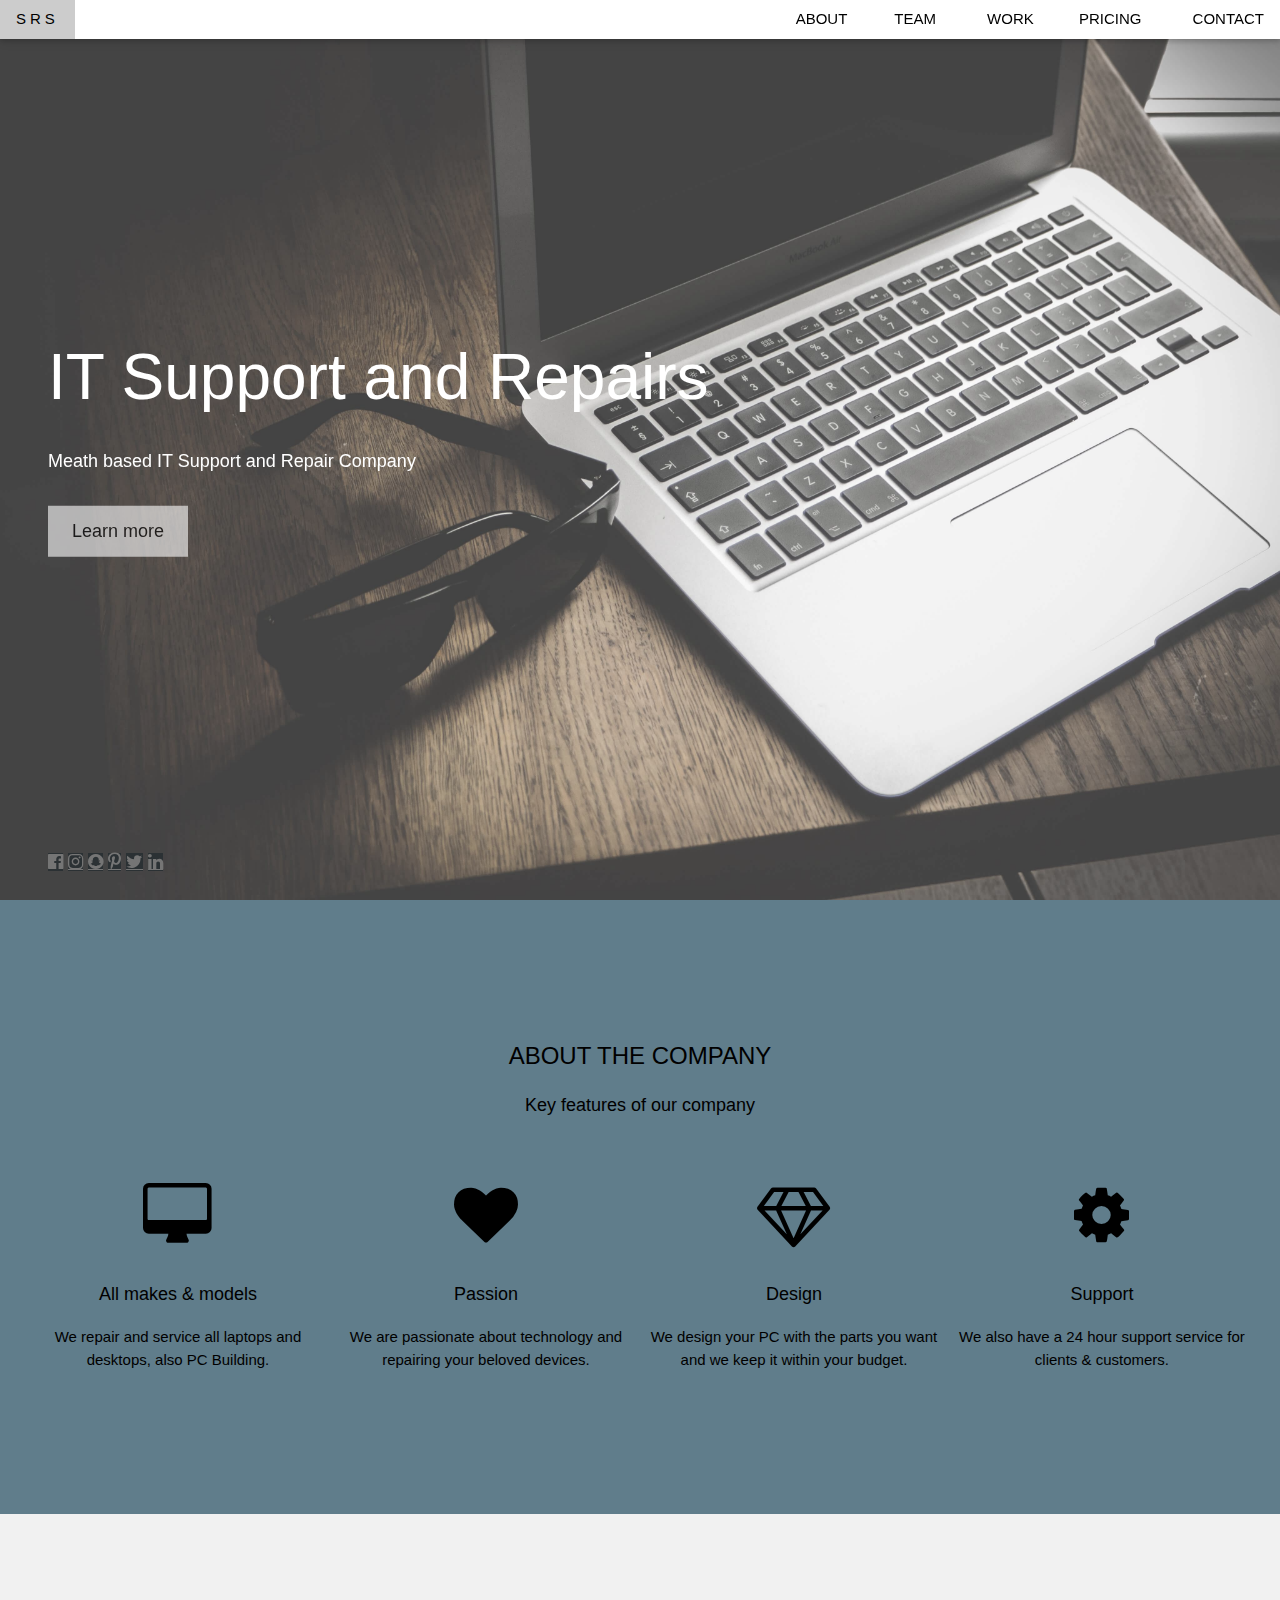
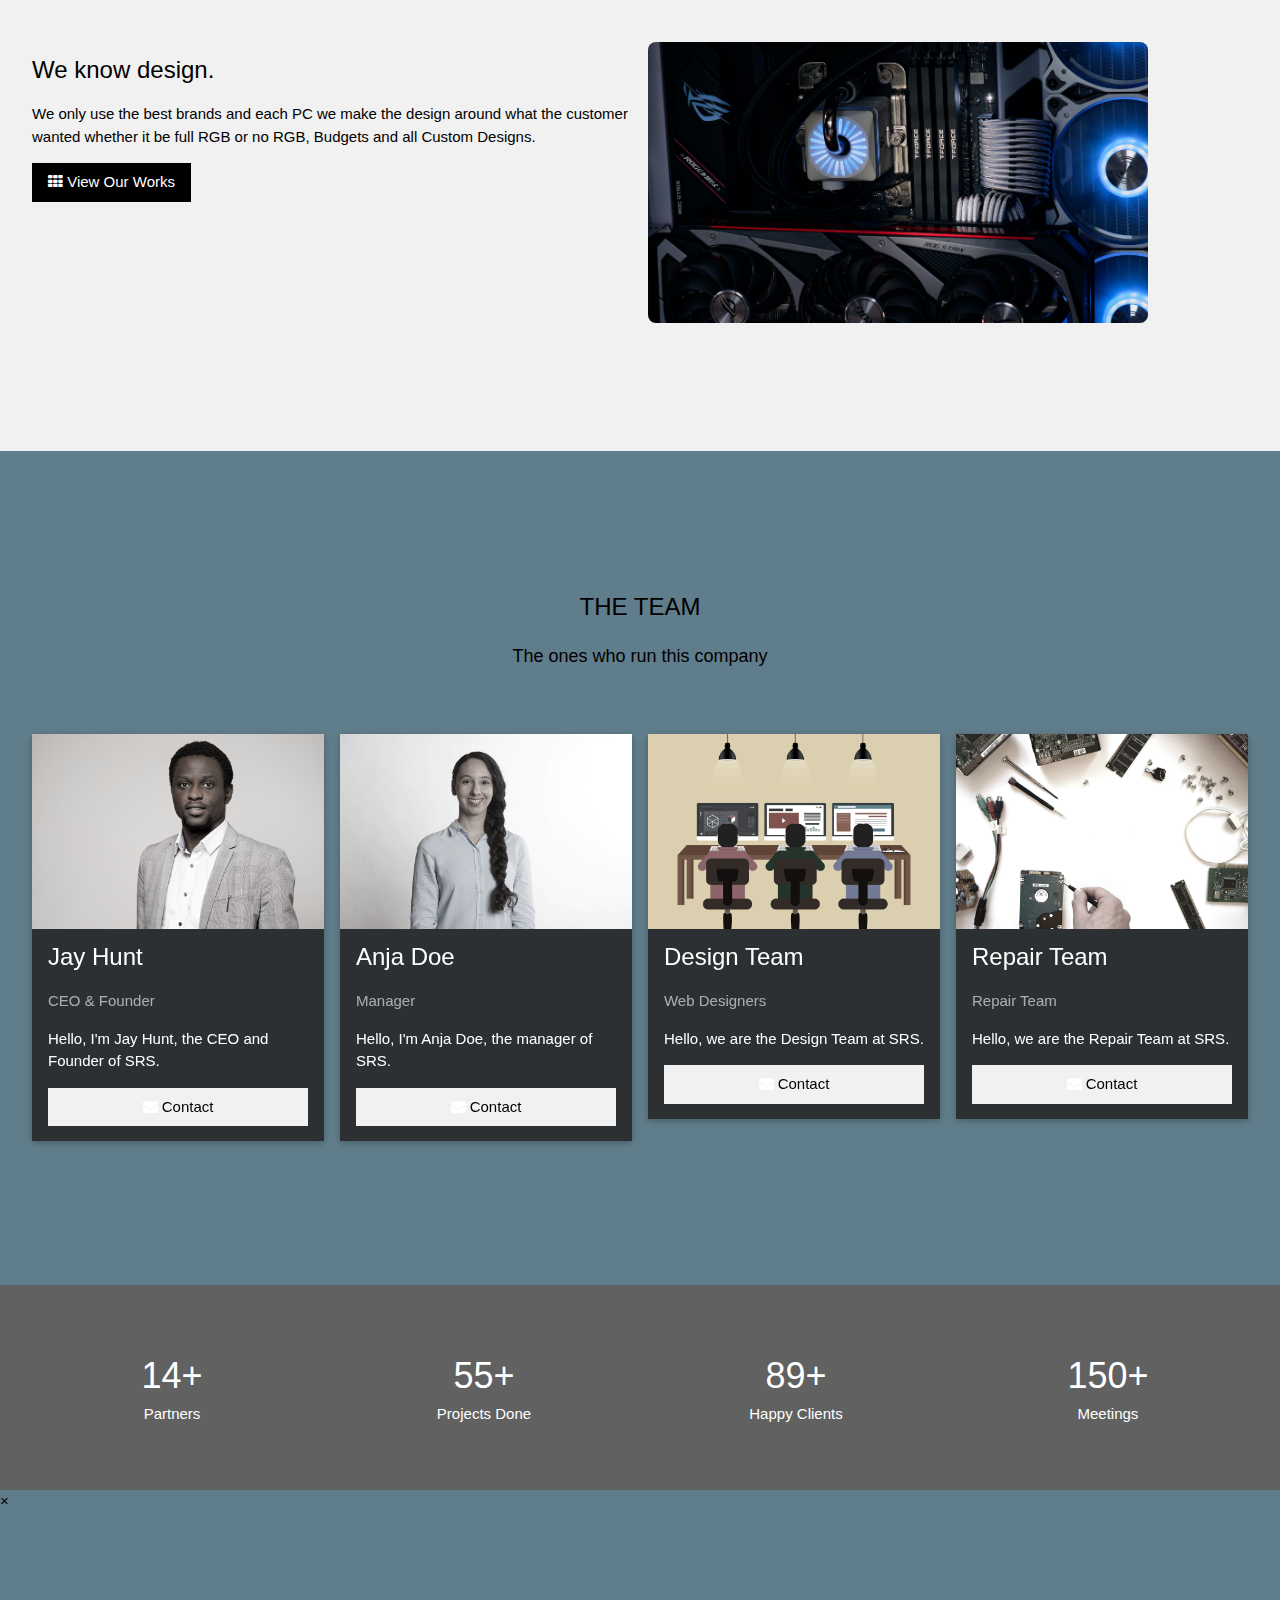
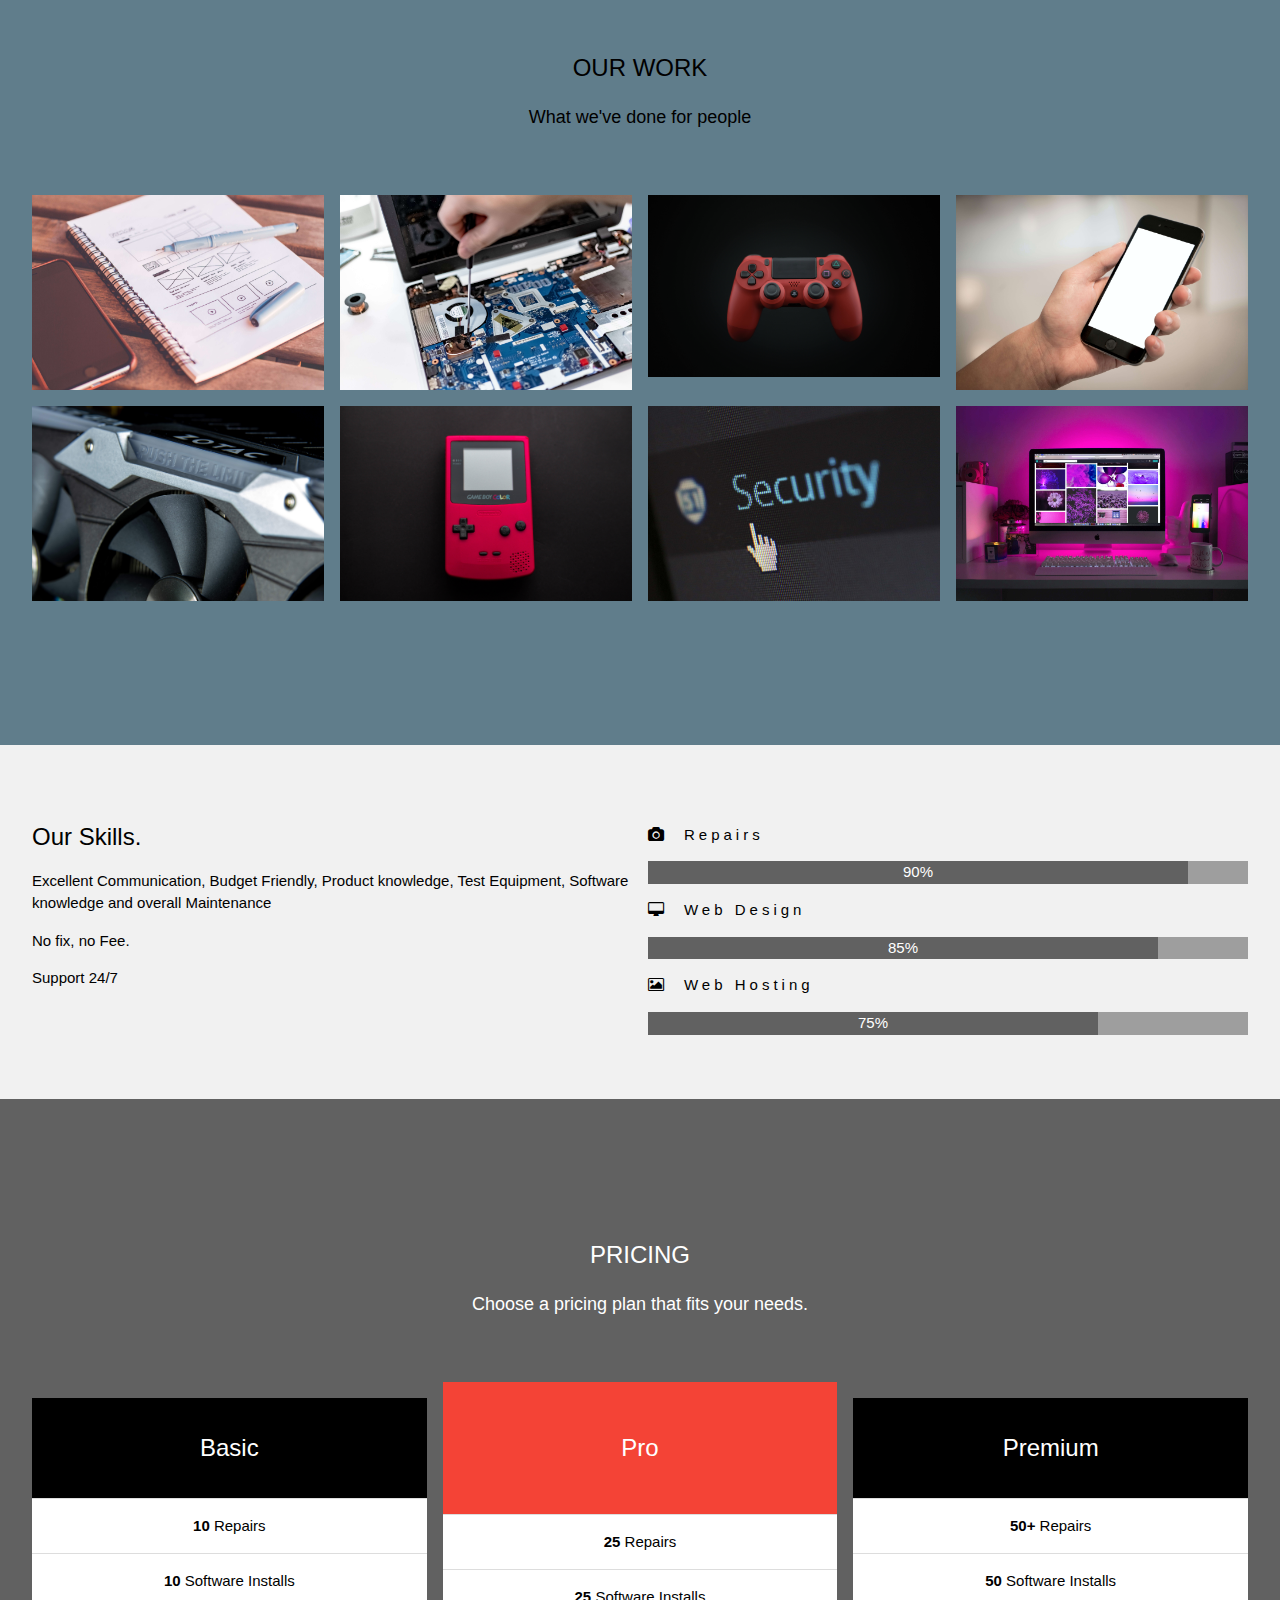
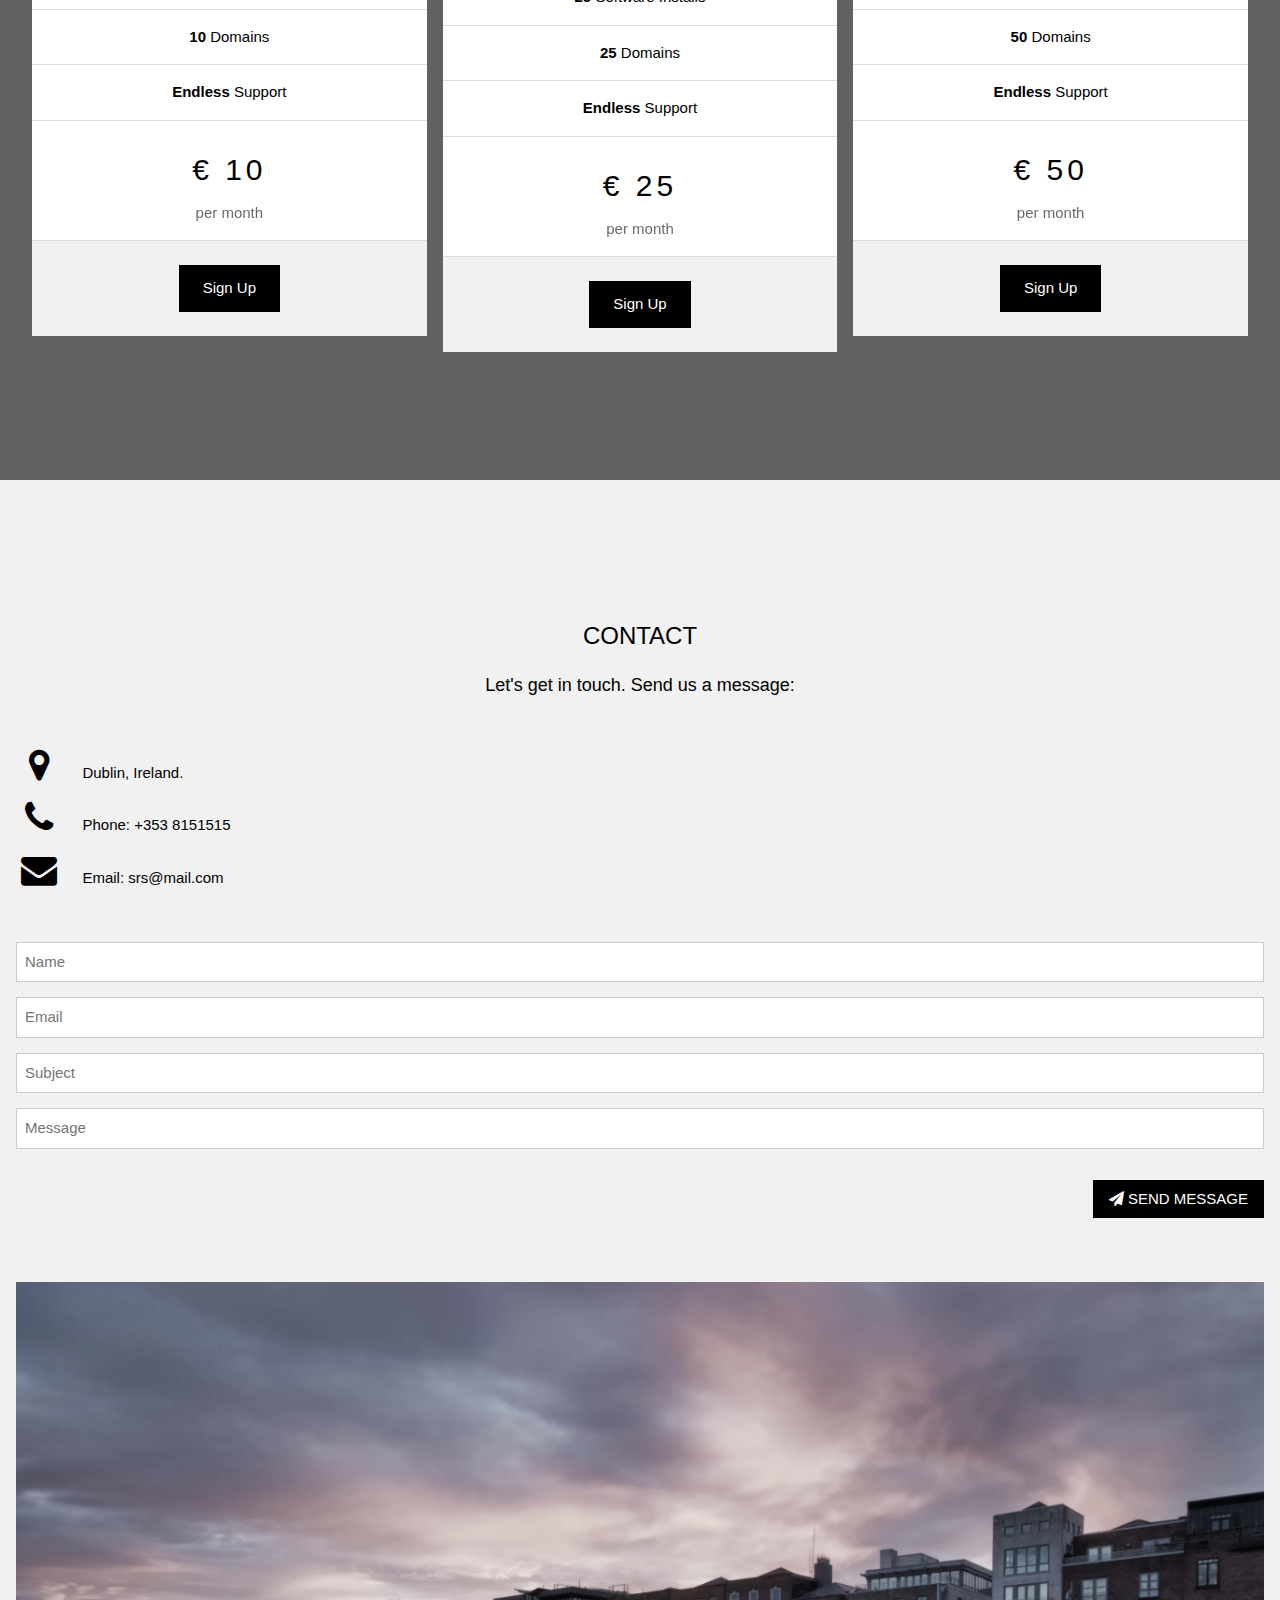
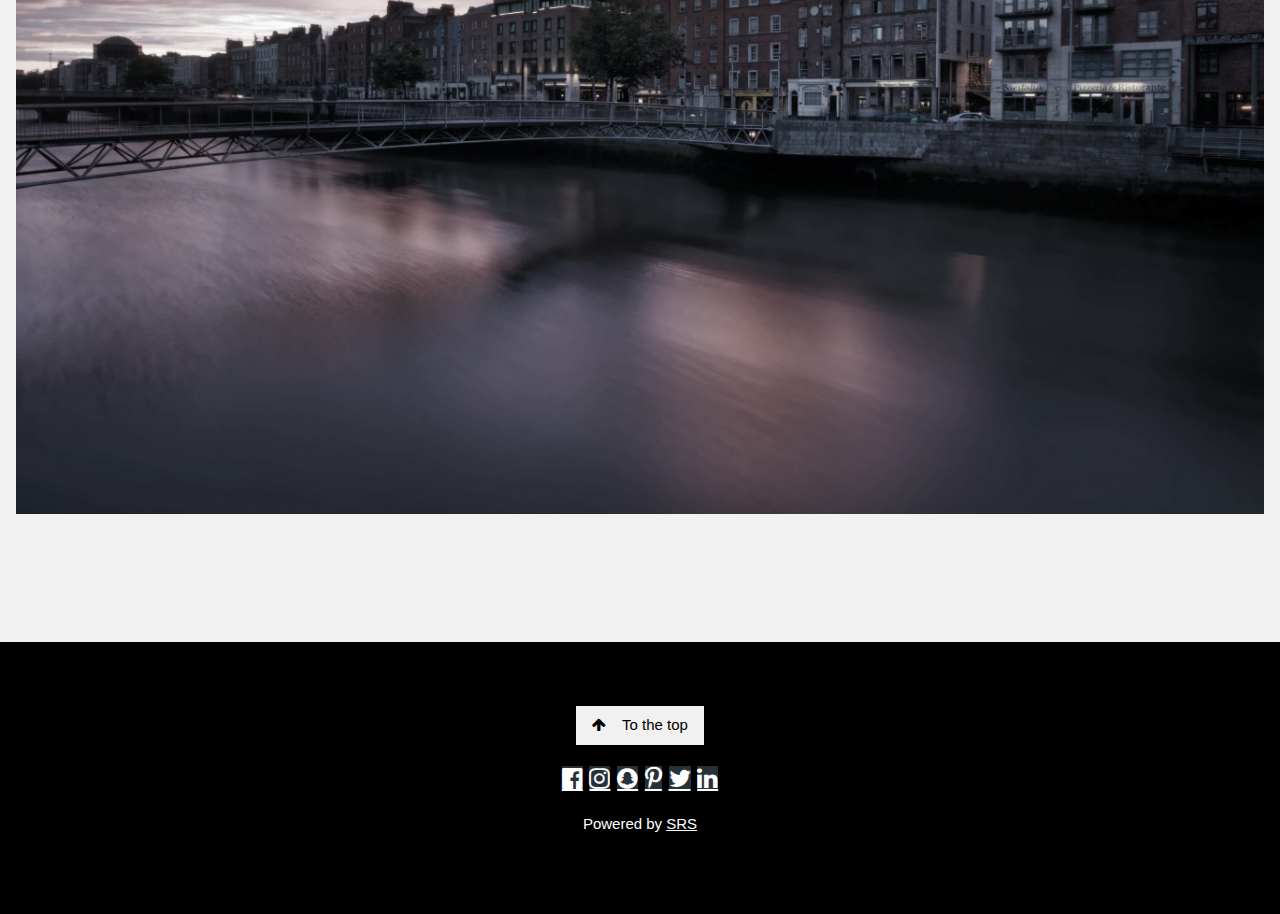
==== commit d488de0d: "Update ahref links, Add comments, Remove buttons" ====
--- a/index.html
+++ b/index.html
@@ -1,19 +1,27 @@
 <!DOCTYPE html>
 <html lang="en">
 
-<title>O'Sullivan's Repair Shop - Home</title>
-<meta charset="UTF-8">
-<meta name="viewport" content="width=device-width, initial-scale=1">
-<link rel="stylesheet" href="assets/css/style.css">
-<link rel="stylesheet" href="https://www.w3schools.com/w3css/4/w3.css">
-<link rel="stylesheet" href="https://fonts.googleapis.com/css?family=Raleway">
-<link rel="stylesheet" href="https://cdnjs.cloudflare.com/ajax/libs/font-awesome/4.7.0/css/font-awesome.min.css">
+<head>
+    <title>O'Sullivan's Repair Shop - Home</title>
+    <meta charset="UTF-8">
+    <meta name="viewport" content="width=device-width, initial-scale=1">
+    <!--Stylesheet-->
+    <link rel="stylesheet" href="assets/css/style.css">
+    <!-- Link to the W3.CSS framework for styling -->
+    <link rel="stylesheet" href="https://www.w3schools.com/w3css/4/w3.css">
+    <!-- Link to Google Fonts for custom fonts -->
+    <link rel="stylesheet" href="https://fonts.googleapis.com/css?family=Raleway">
+    <!-- Link to Font Awesome for icons -->
+    <link rel="stylesheet" href="https://cdnjs.cloudflare.com/ajax/libs/font-awesome/4.7.0/css/font-awesome.min.css">
+
+</head>
 
 <body>
 
     <!-- Navbar (sit on top) -->
     <div class="w3-top">
         <div class="w3-bar w3-white w3-card" id="myNavbar">
+            <!-- Brand/logo -->
             <a href="#home" class="w3-bar-item w3-button w3-wide">SRS</a>
             <!-- Right-sided navbar links -->
             <div class="w3-right w3-hide-small">
@@ -21,10 +29,9 @@
                 <a href="#team" class="w3-bar-item w3-button"><i class="fa fa-user"></i> TEAM</a>
                 <a href="#work" class="w3-bar-item w3-button"><i class="fa fa-th"></i> WORK</a>
                 <a href="#pricing" class="w3-bar-item w3-button"><i class="fa fa-euro"></i> PRICING</a>
-                <a href="#contact" class="w3-bar-item w3-button"><i class="fa fa-envelope"></i> CONTACT</a>
+                <a href="#contact-section" class="w3-bar-item w3-button"><i class="fa fa-envelope"></i> CONTACT</a>
             </div>
             <!-- Hide right-floated links on small screens and replace them with a menu icon -->
-
             <a href="javascript:void(0)" class="w3-bar-item w3-button w3-right w3-hide-large w3-hide-medium"
                 onclick="w3_open()">
                 <i class="fa fa-bars"></i>
@@ -41,7 +48,7 @@
         <a href="#team" onclick="w3_close()" class="w3-bar-item w3-button">TEAM</a>
         <a href="#work" onclick="w3_close()" class="w3-bar-item w3-button">WORK</a>
         <a href="#pricing" onclick="w3_close()" class="w3-bar-item w3-button">PRICING</a>
-        <a href="#contact" onclick="w3_close()" class="w3-bar-item w3-button">CONTACT</a>
+        <a href="#contact-section" onclick="w3_close()" class="w3-bar-item w3-button">CONTACT</a>
     </nav>
 
     <!-- Header with full-height image -->
@@ -55,6 +62,7 @@
                     more</a></p>
         </div>
         <div class="w3-display-bottomleft w3-text-grey w3-large" style="padding:24px 48px">
+            <!-- Social media links -->
             <a href="https://www.facebook.com/" target="_blank"><i
                     class="fa fa-facebook-official w3-hover-opacity"></i></a>
             <a href="https://www.instagram.com/" target="_blank" class="fa fa-instagram w3-hover-opacity"></a>
@@ -100,7 +108,7 @@
                 <h3>We know design.</h3>
                 <p>We only use the best brands and each PC we make the design around what the customer wanted whether it
                     be full RGB or no RGB, Budgets and all Custom Designs. </p>
-                <p><a href="#work" class="w3-button w3-black"><i class="fa fa-th"> </i> View Our Works</a></p>
+                <p><a href="#work" class="w3-button w3-black"><i class="fa fa-th"> </i> View Our Works</a></p>
             </div>
             <div class="w3-col m6">
                 <img class="w3-image w3-round-large" src="assets/images/hardware.jpg" alt="Image of hardware"
@@ -112,18 +120,18 @@
     <!-- Team Section -->
     <div class="w3-container" style="padding:128px 16px" id="team">
         <h3 class="w3-center">THE TEAM</h3>
-        <p class="w3-center w3-large">The ones who runs this company</p>
+        <p class="w3-center w3-large">The ones who run this company</p>
         <div class="w3-row-padding w3-grayscale" style="margin-top:64px">
             <div class="w3-col l3 m6 w3-margin-bottom">
                 <div class="w3-card">
-                    <img src="assets/images/ceo.jpg" alt="John the CEO/Founder of the company" style="width:100%">
+                    <img src="assets/images/ceo.jpg" alt="Jay the CEO/Founder of the company" style="width:100%">
                     <div class="w3-container">
                         <h3>Jay Hunt</h3>
                         <p class="w3-opacity">CEO & Founder</p>
-                        <p>Hello Im Jay Hunt the CEO and Founder of SRS.</p>
-                        <p><button onclick="window.location.href='#contact'" class="w3-button w3-light-grey w3-block"><i
+                        <p>Hello, I'm Jay Hunt, the CEO and Founder of SRS.</p>
+                        <p><a href="#contact-section" class="w3-button w3-light-grey w3-block"><i
                                     class="fa fa-envelope"></i>
-                                Contact </button></p>
+                                Contact</a></p>
                     </div>
                 </div>
             </div>
@@ -133,10 +141,11 @@
                     <div class="w3-container">
                         <h3>Anja Doe</h3>
                         <p class="w3-opacity">Manager</p>
-                        <p>Hello Im Anja Doe the manager of SRS.</p>
-                        <p><button onclick="window.location.href='#contact'" class="w3-button w3-light-grey w3-block"><i
+                        <p>Hello, I'm Anja Doe, the manager of SRS.</p>
+                        <p><a href="#contact-section" class="w3-button w3-light-grey w3-block"><i
                                     class="fa fa-envelope"></i>
-                                Contact </button></p>
+                                Contact</a></p>
+
                     </div>
                 </div>
             </div>
@@ -146,10 +155,11 @@
                     <div class="w3-container">
                         <h3>Design Team</h3>
                         <p class="w3-opacity">Web Designers</p>
-                        <p>Hello We are the Design Team at SRS.</p>
-                        <p><button onclick="window.location.href='#contact'" class="w3-button w3-light-grey w3-block"><i
+                        <p>Hello, we are the Design Team at SRS.</p>
+                        <p><a href="#contact-section" class="w3-button w3-light-grey w3-block"><i
                                     class="fa fa-envelope"></i>
-                                Contact </button></p>
+                                Contact</a></p>
+
                     </div>
                 </div>
             </div>
@@ -159,10 +169,11 @@
                     <div class="w3-container">
                         <h3>Repair Team</h3>
                         <p class="w3-opacity">Repair Team</p>
-                        <p>Hello We are the Repair Team at SRS.</p>
-                        <p><button onclick="window.location.href='#contact'" class="w3-button w3-light-grey w3-block"><i
+                        <p>Hello, we are the Repair Team at SRS.</p>
+                        <p><a href="#contact-section" class="w3-button w3-light-grey w3-block"><i
                                     class="fa fa-envelope"></i>
-                                Contact </button></p>
+                                Contact</a></p>
+
                     </div>
                 </div>
             </div>
@@ -189,6 +200,12 @@
         </div>
     </div>
 
+    <div id="myModal" class="modal">
+        <span class="close" onclick="closeModal()">&times;</span>
+        <img class="modal-content" id="img01">
+        <div id="caption"></div>
+    </div>
+
     <!-- Work Section -->
     <div class="w3-container" style="padding:128px 16px" id="work">
         <h3 class="w3-center">OUR WORK</h3>
@@ -197,42 +214,40 @@
         <div class="w3-row-padding" style="margin-top:64px">
             <div class="w3-col l3 m6">
                 <img src="assets/images/web-design.jpg" alt="An image containing a notepad" style="width:100%"
-                    onclick="onClick(this)" class="w3-hover-opacity">
+                    onclick="onClick(this)">
             </div>
             <div class="w3-col l3 m6">
                 <img src="assets/images/laptop-repair.jpg" alt=" Laptop been repaired " style="width:100%"
-                    onclick="onClick(this)" class="w3-hover-opacity">
+                    onclick="onClick(this)">
             </div>
             <div class="w3-col l3 m6">
                 <img src="assets/images/ps4-controller.jpg" alt="A ps4 controller" style="width:100%"
-                    onclick="onClick(this)" class="w3-hover-opacity">
-            </div>
-            <div class="w3-col l3 m6">
-                <img src="assets/images/phone.jpg" alt="A phone" style="width:100%" onclick="onClick(this)"
-                    class="w3-hover-opacity">
+                    onclick="onClick(this)">
+            </div>
+            <div class="w3-col l3 m6">
+                <img src="assets/images/phone.jpg" alt="A phone" style="width:100%" onclick="onClick(this)">
             </div>
         </div>
 
         <div class="w3-row-padding w3-section">
             <div class="w3-col l3 m6">
-                <img src="assets/images/graphics-card.jpg" style="width:100%" onclick="onClick(this)"
-                    class="w3-hover-opacity" alt="Image of a graphics cared">
-            </div>
-            <div class="w3-col l3 m6">
-                <img src="assets/images/gameboy.jpg" style="width:100%" onclick="onClick(this)" class="w3-hover-opacity"
-                    alt="Image of a gameboy">
-            </div>
-            <div class="w3-col l3 m6">
-                <img src="assets/images/antivirus.jpg" style="width:100%" onclick="onClick(this)"
-                    class="w3-hover-opacity" alt="Image of Security for Viruses">
-            </div>
-            <div class="w3-col l3 m6">
-                <img src="assets/images/gaming-setup.jpg" style="width:100%" onclick="onClick(this)"
-                    class="w3-hover-opacity" alt="Image of a gaming setup">
-            </div>
-        </div>
-    </div>
-
+                <img src="assets/images/graphics-card.jpg" alt="Image of a graphics card" style="width:100%"
+                    onclick="onClick(this)">
+            </div>
+            <div class="w3-col l3 m6">
+                <img src="assets/images/gameboy.jpg" alt="Image of a gameboy" style="width:100%"
+                    onclick="onClick(this)">
+            </div>
+            <div class="w3-col l3 m6">
+                <img src="assets/images/antivirus.jpg" alt="Image of Security for Viruses" style="width:100%"
+                    onclick="onClick(this)">
+            </div>
+            <div class="w3-col l3 m6">
+                <img src="assets/images/gaming-setup.jpg" alt="Image of a gaming setup" style="width:100%"
+                    onclick="onClick(this)">
+            </div>
+        </div>
+    </div>
 
     <!-- Skills Section -->
     <div class="w3-container w3-light-grey w3-padding-64">
@@ -241,7 +256,7 @@
                 <h3>Our Skills.</h3>
                 <p>Excellent Communication, Budget Friendly, Product knowledge, Test Equipment, Software knowledge and
                     overall Maintenance</p>
-                <p>No fix no Fee.</p>
+                <p>No fix, no Fee.</p>
                 <p>Support 24/7 </p>
             </div>
             <div class="w3-col m6">
@@ -278,7 +293,7 @@
                         <span class="w3-opacity">per month</span>
                     </li>
                     <li class="w3-light-grey w3-padding-24">
-                        <button class="w3-button w3-black w3-padding-large">Sign Up</button>
+                        <a href="404.html" class="w3-button w3-black w3-padding-large">Sign Up</a>
                     </li>
                 </ul>
             </div>
@@ -294,7 +309,7 @@
                         <span class="w3-opacity">per month</span>
                     </li>
                     <li class="w3-light-grey w3-padding-24">
-                        <button class="w3-button w3-black w3-padding-large">Sign Up</button>
+                        <a href="404.html" class="w3-button w3-black w3-padding-large">Sign Up</a>
                     </li>
                 </ul>
             </div>
@@ -310,7 +325,7 @@
                         <span class="w3-opacity">per month</span>
                     </li>
                     <li class="w3-light-grey w3-padding-24">
-                        <button class="w3-button w3-black w3-padding-large">Sign Up</button>
+                        <a href="404.html" class="w3-button w3-black w3-padding-large">Sign Up</a>
                     </li>
                 </ul>
             </div>
@@ -318,15 +333,15 @@
     </div>
 
     <!-- Contact Section -->
-    <div class="w3-container w3-light-grey" style="padding:128px 16px" id="contact">
+    <div class="w3-container w3-light-grey" style="padding:128px 16px" id="contact-section">
         <h3 class="w3-center">CONTACT</h3>
-        <p class="w3-center w3-large">Lets get in touch. Send us a message:</p>
+        <p class="w3-center w3-large">Let's get in touch. Send us a message:</p>
         <div style="margin-top:48px">
             <p><i class="fa fa-map-marker fa-fw w3-xxlarge w3-margin-right"></i> Dublin, Ireland.</p>
             <p><i class="fa fa-phone fa-fw w3-xxlarge w3-margin-right"></i> Phone: +353 8151515</p>
             <p><i class="fa fa-envelope fa-fw w3-xxlarge w3-margin-right"> </i> Email: srs@mail.com</p>
             <br>
-            <form id="contact" target="_blank" onsubmit="return validateForm()">
+            <form id="contact-form" target="_blank" onsubmit="return validateForm()">
                 <p><input class="w3-input w3-border" type="text" placeholder="Name" required name="Name"
                         aria-label="Name"></p>
                 <p><input class="w3-input w3-border" type="text" placeholder="Email" required name="Email"
@@ -335,11 +350,9 @@
                         aria-label="Subject"></p>
                 <p><input class="w3-input w3-border" type="text" placeholder="Message" required name="Message"
                         aria-label="Message"></p>
-                <p>
-                    <button class="w3-button w3-black" type="submit" aria-label="Send Message">
-                        <i class="fa fa-paper-plane"></i> SEND MESSAGE
-                    </button>
-                </p>
+                <button class="w3-button w3-black w3-right w3-section" type="submit">
+                    <i class="fa fa-paper-plane"></i> SEND MESSAGE
+                </button>
             </form>
             <!-- Image of location/map -->
             <img src="assets/images/dublin.jpg" class="w3-image w3-greyscale" style="width:100%;margin-top:48px"
@@ -351,16 +364,14 @@
     <footer class="w3-center w3-black w3-padding-64">
         <a href="#home" class="w3-button w3-light-grey"><i class="fa fa-arrow-up w3-margin-right"></i>To the top</a>
         <div class="w3-xlarge w3-section">
-            <a href="https://www.facebook.com/" target="_blank"></a><i
-                class="fa fa-facebook-official w3-hover-opacity"></i></a>
+            <a href="https://www.facebook.com/" target="_blank" class="fa fa-facebook-official w3-hover-opacity"></a>
             <a href="https://www.instagram.com/" target="_blank" class="fa fa-instagram w3-hover-opacity"></a>
             <a href="https://www.snapchat.com/" target="_blank" class="fa fa-snapchat w3-hover-opacity"></a>
             <a href="https://www.pinterest.ie/" target="_blank" class="fa fa-pinterest-p w3-hover-opacity"></a>
             <a href="https://twitter.com/" target="_blank" class="fa fa-twitter w3-hover-opacity"></a>
             <a href="https://www.linkedin.com/" target="_blank" class="fa fa-linkedin w3-hover-opacity"></a>
         </div>
-        <p>Created by Jay O'Sullivan</p>
-        <i class="fa fa-copyright" style="font-size:24px">SRS 2023</i>
+        <p>Powered by <a href="https://www.srs.com" title="SRS" target="_blank" class="w3-hover-text-green">SRS</a></p>
     </footer>
 
     <script src="assets/js/script.js">
--- a/assets/css/style.css
+++ b/assets/css/style.css
@@ -31,9 +31,66 @@
      outline: 2px solid #0078d4;
  }
 
+ /* Primary Color */
  body {
-     color: #333;
-     background-color: #fff;
+     background-color: #607D8B;
+     /* Blue Gray */
+     ;
+ }
+
+ /* Secondary Color */
+ .w3-bar,
+ .w3-button,
+ .w3-hover-opacity,
+ .w3-dropdown-content {
+     background-color: #263238;
+     /* Dark Blue Gray */
+ }
+
+ /* Accent Color */
+ .w3-top .w3-button:hover,
+ .w3-top .w3-button:focus,
+ .w3-sidebar a:hover,
+ .w3-sidebar a:focus {
+     color: #FFD600;
+     /* Yellow */
+ }
+
+ /* Text Color */
+ .w3-text-white {
+     color: #FFFFFF;
+     /* White */
+ }
+
+ /* Card Background Color */
+ .w3-card {
+     background-color: #263238;
+     /* Dark Blue Gray */
+ }
+
+ /* Card Text Color */
+ .w3-card,
+ .w3-card * {
+     color: #FFFFFF;
+     /* White */
+ }
+
+ /* Contact Button Background Color on Hover */
+ .w3-card .w3-button:hover {
+     background-color: #FDD835;
+     /* Yellow */
+ }
+
+ /* Contact Button Text Color on Hover */
+ .w3-card .w3-button:hover {
+     color: #263238;
+     /* Dark Blue Gray */
+ }
+
+ /* Change the color of the menu text to black */
+ .w3-bar-item {
+     color: black !important;
+     /* Use !important to override any existing styles */
  }
 
  /* Media query for screens smaller than 768px */
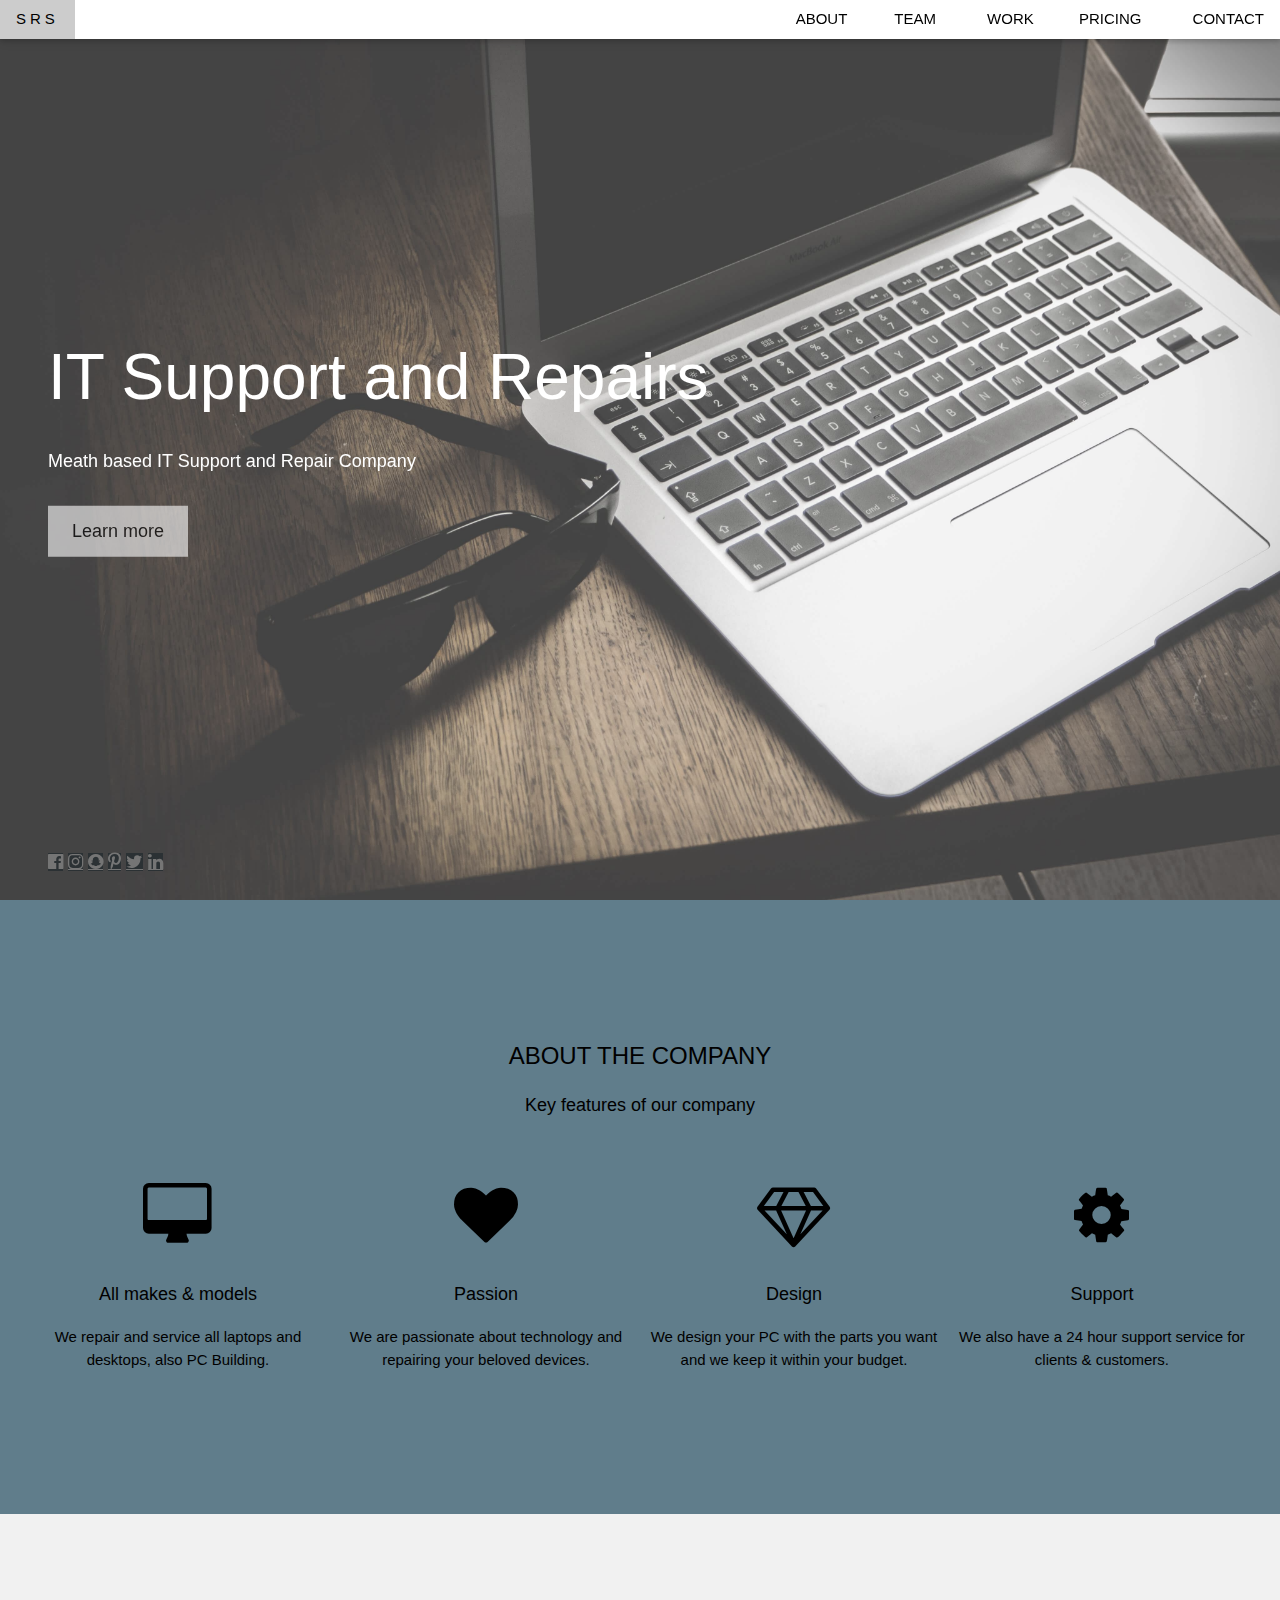
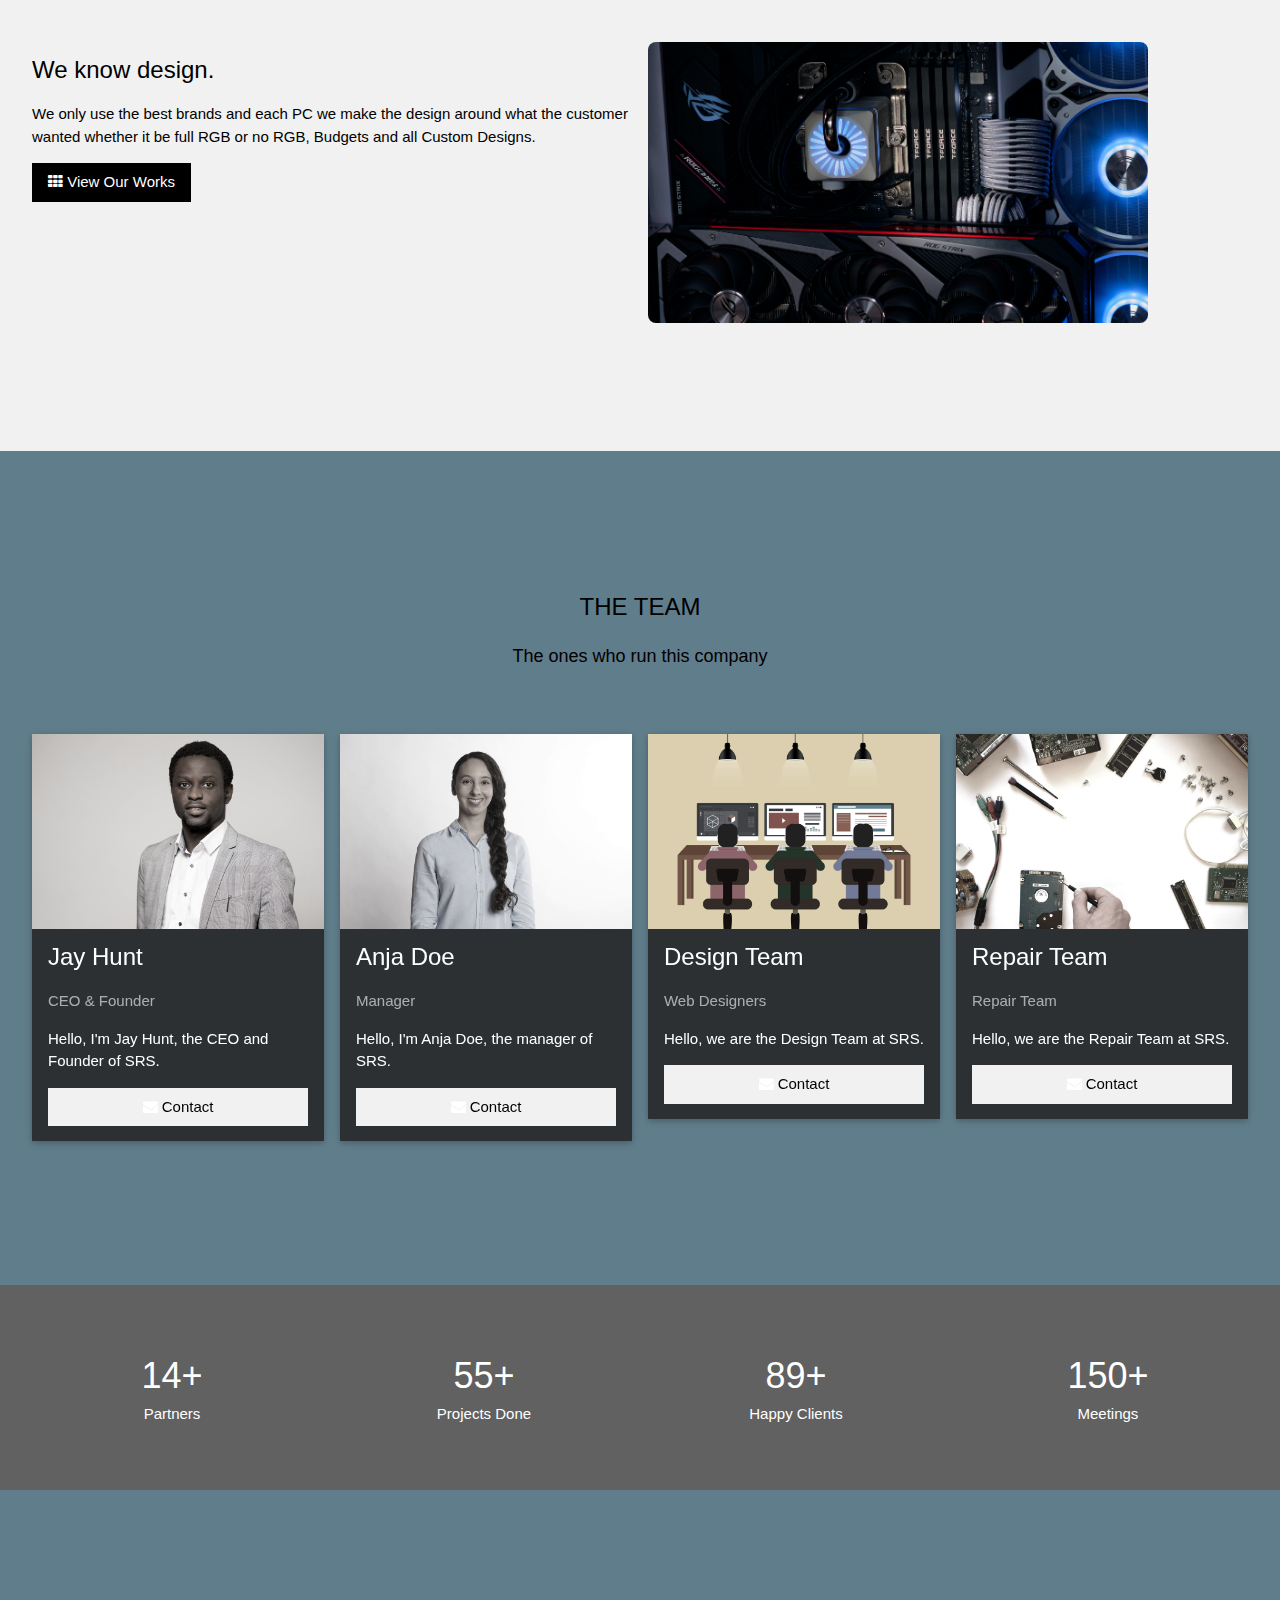
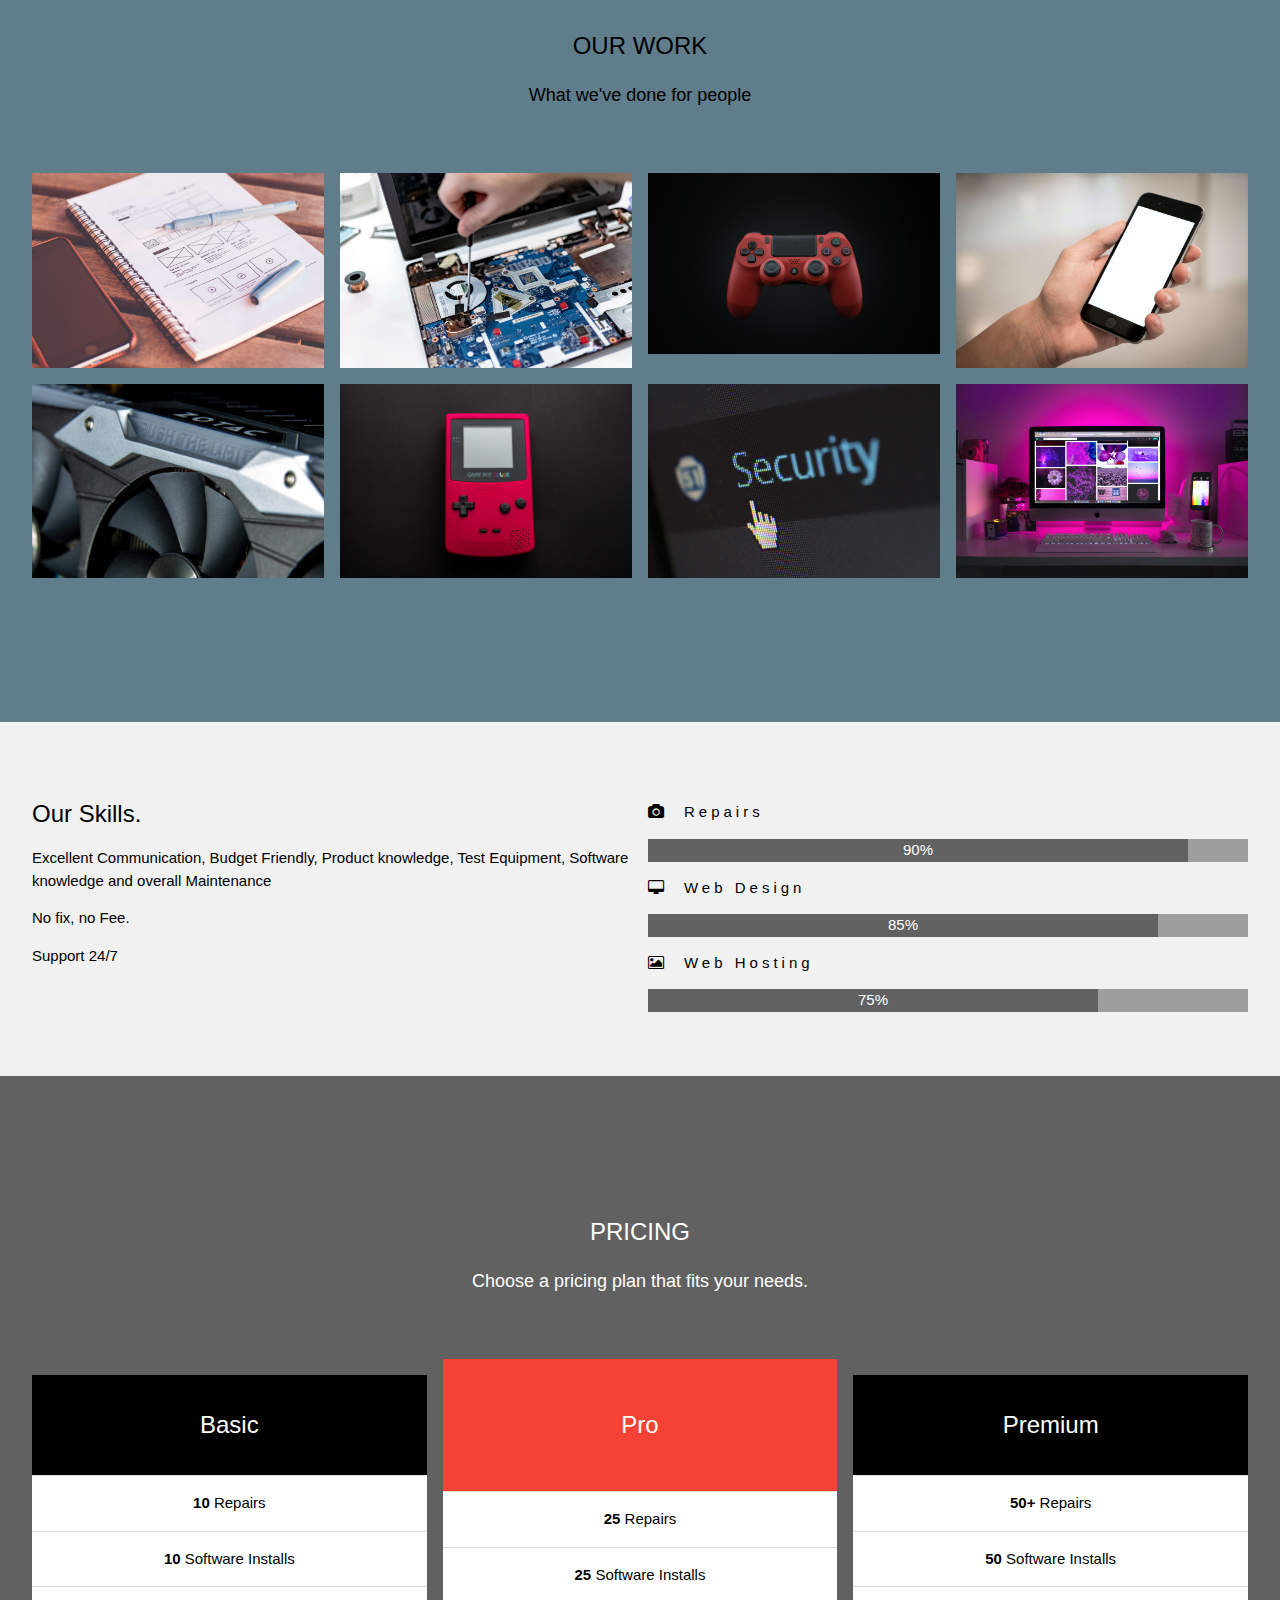
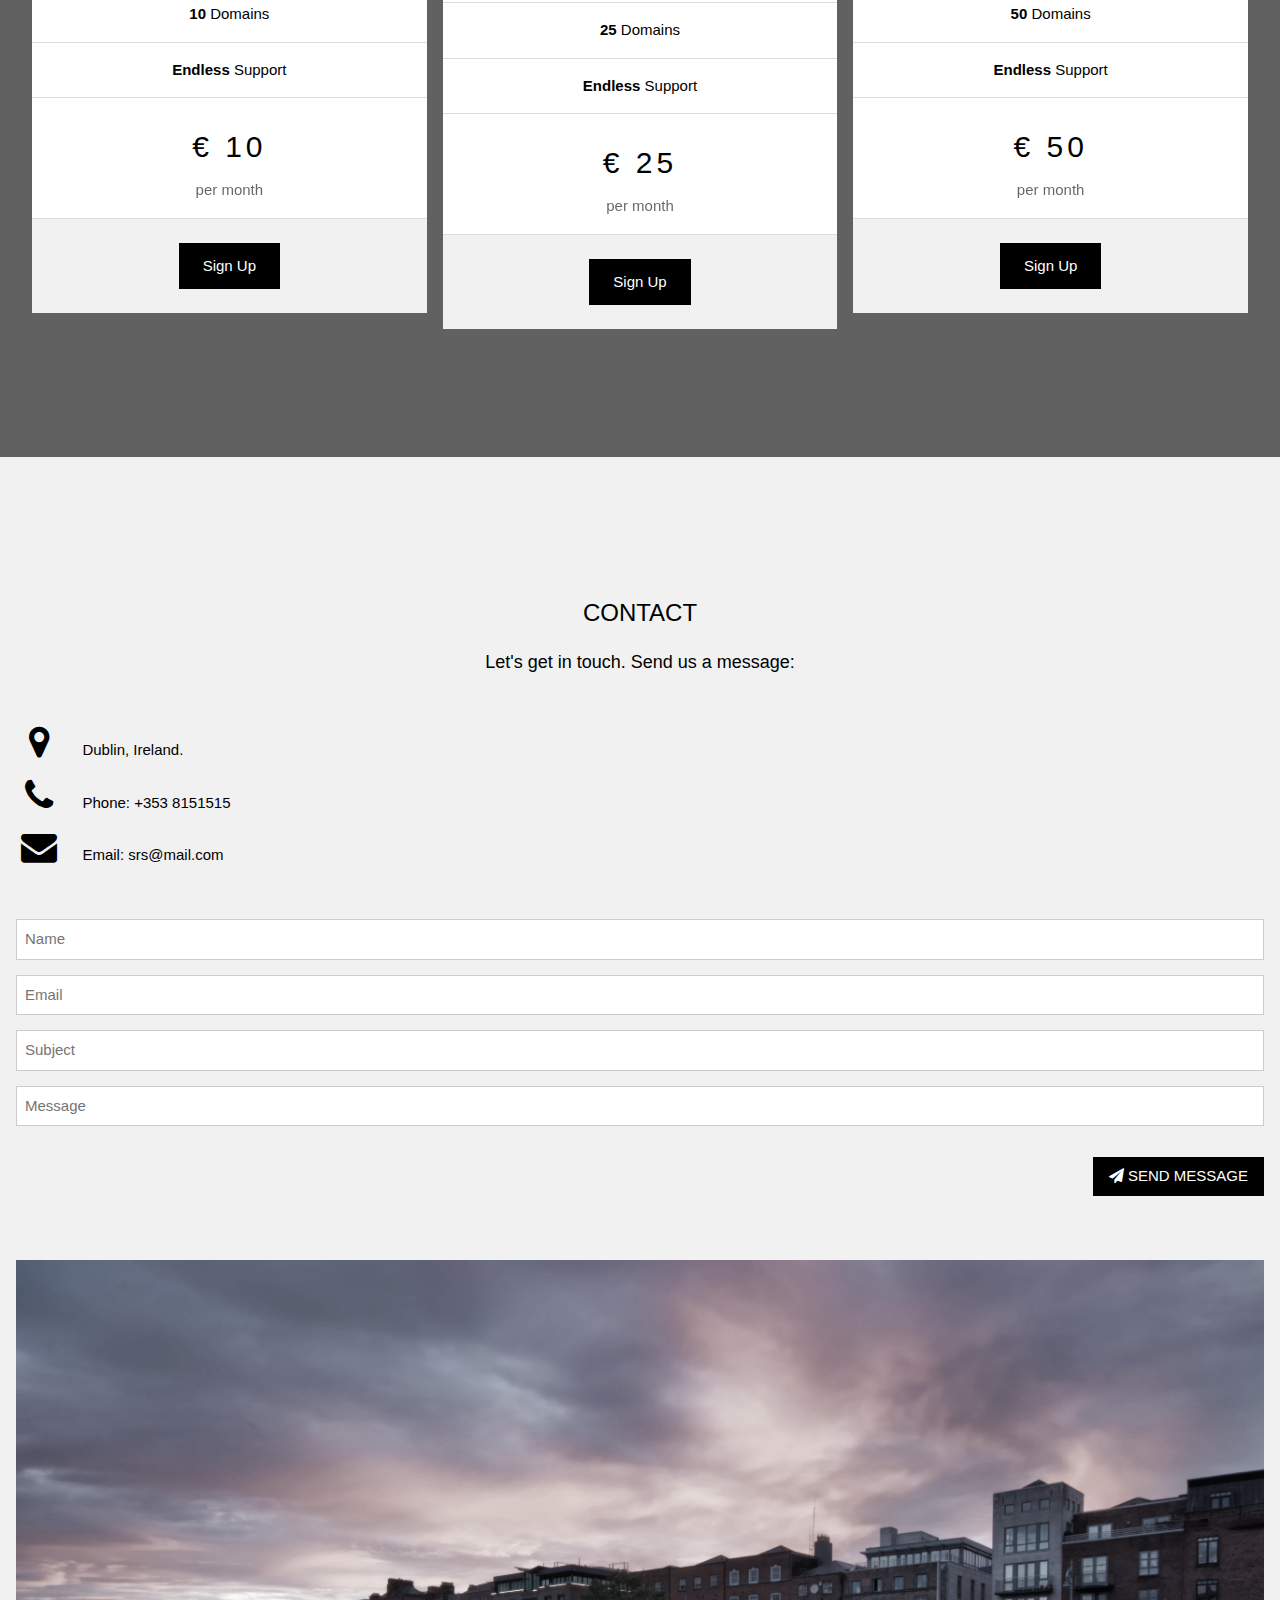
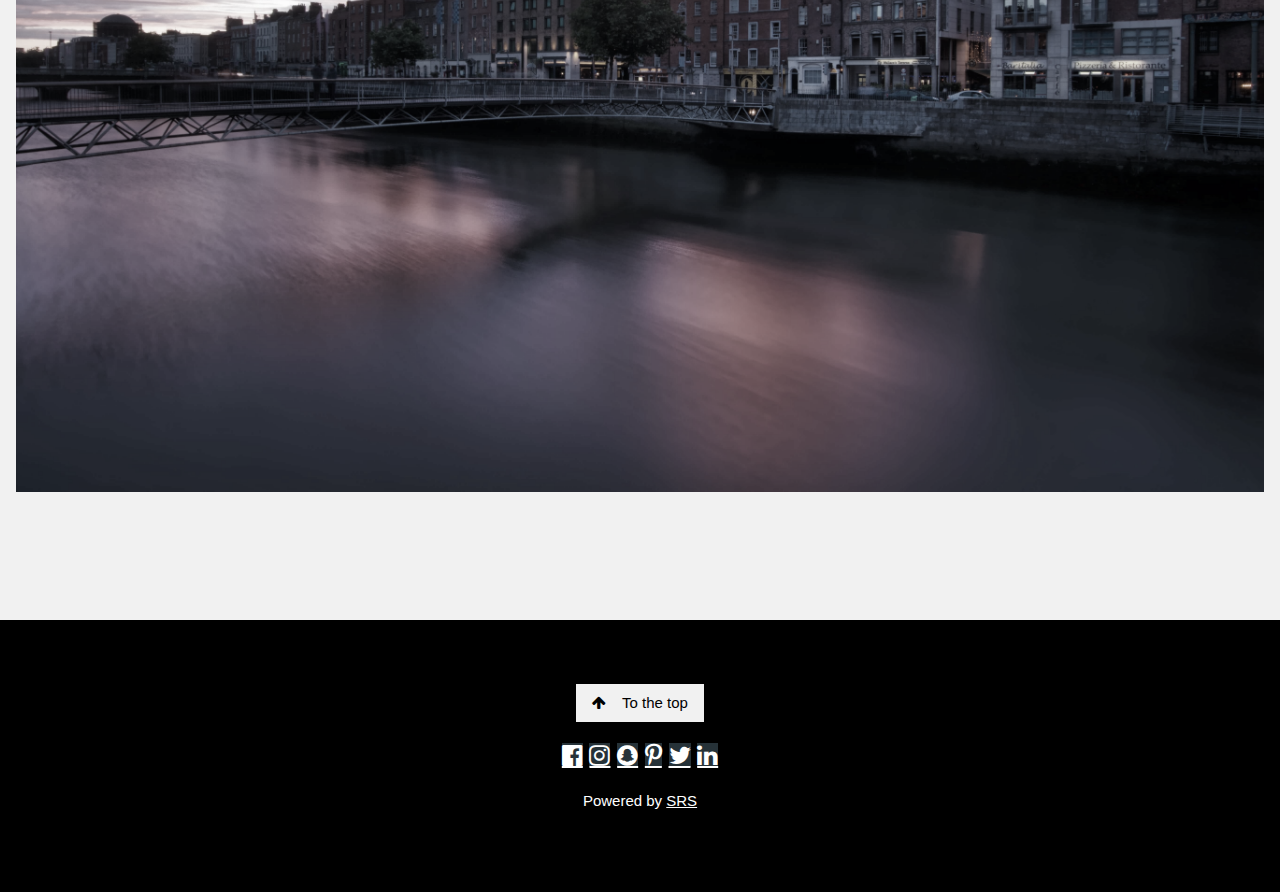
==== commit 954ebe7f: "Remove modal" ====
--- a/index.html
+++ b/index.html
@@ -198,12 +198,6 @@
             <span class="w3-xxlarge">150+</span>
             <br>Meetings
         </div>
-    </div>
-
-    <div id="myModal" class="modal">
-        <span class="close" onclick="closeModal()">&times;</span>
-        <img class="modal-content" id="img01">
-        <div id="caption"></div>
     </div>
 
     <!-- Work Section -->
